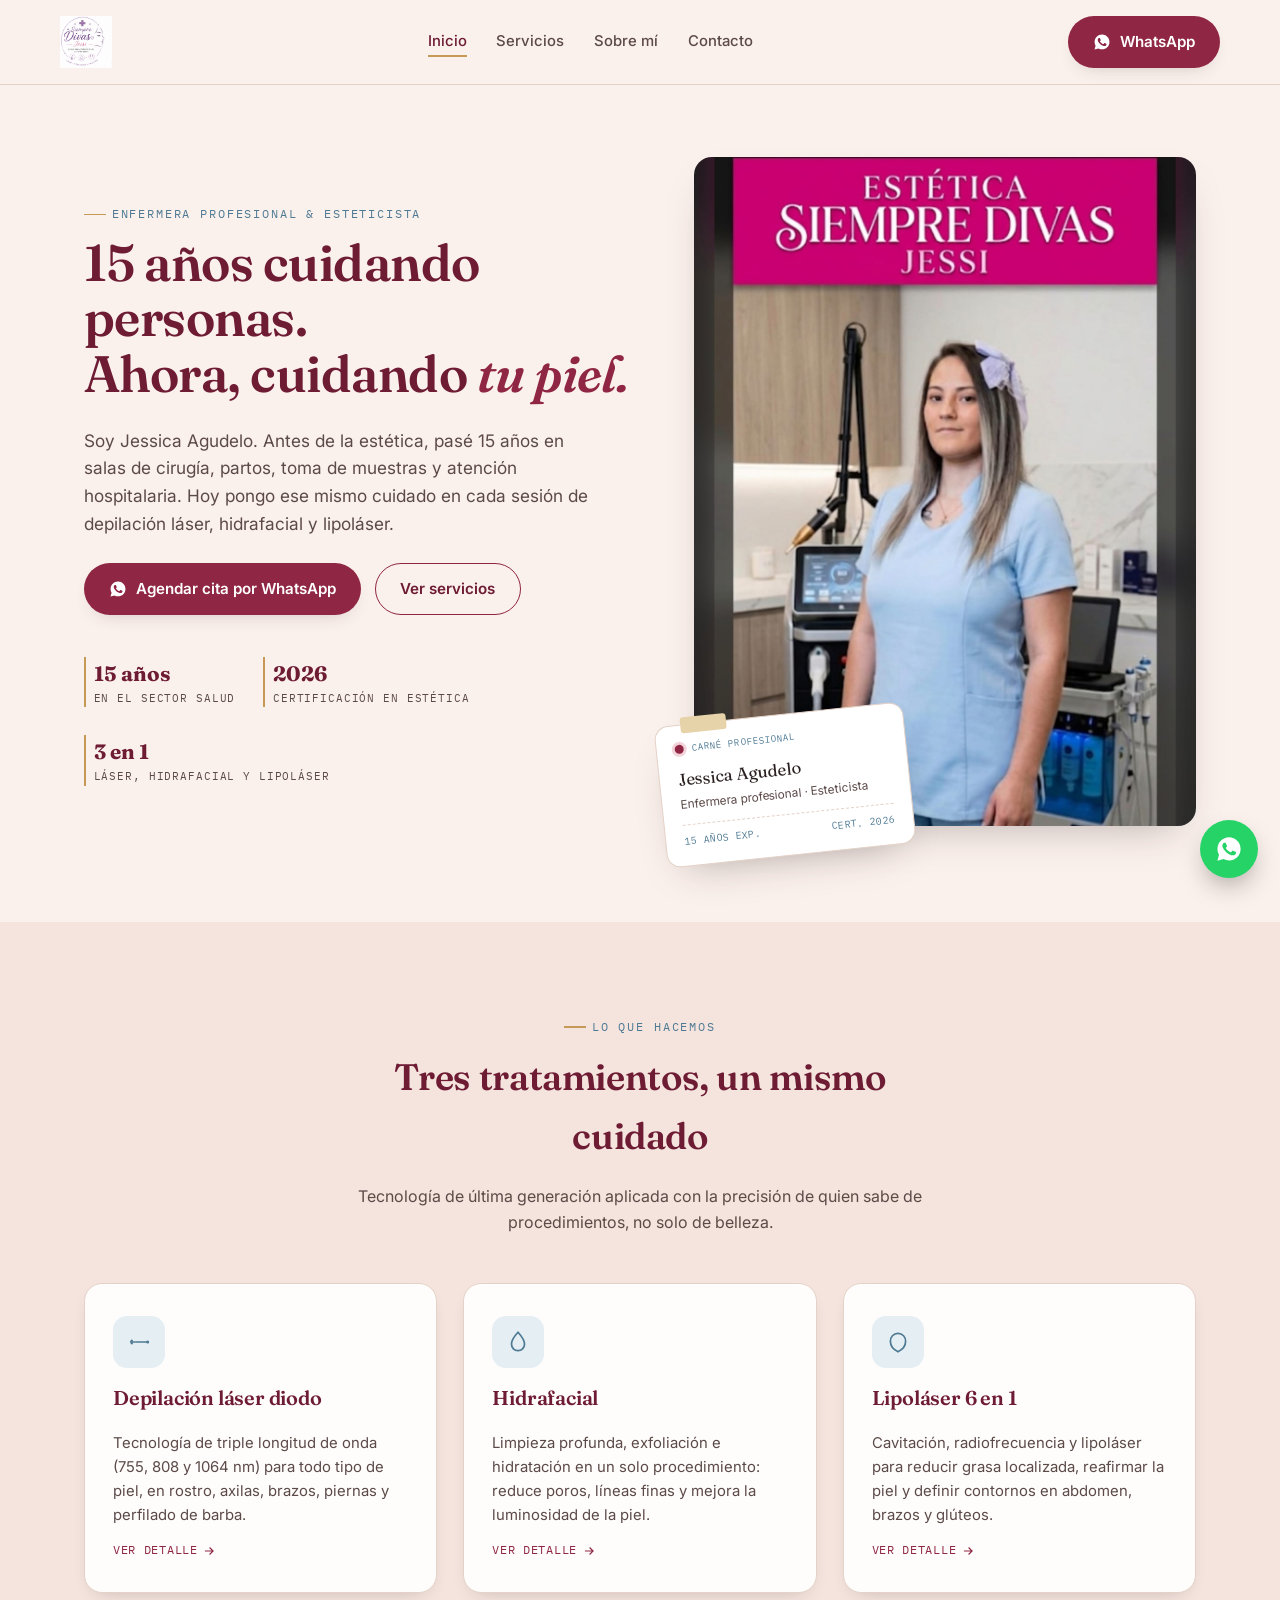
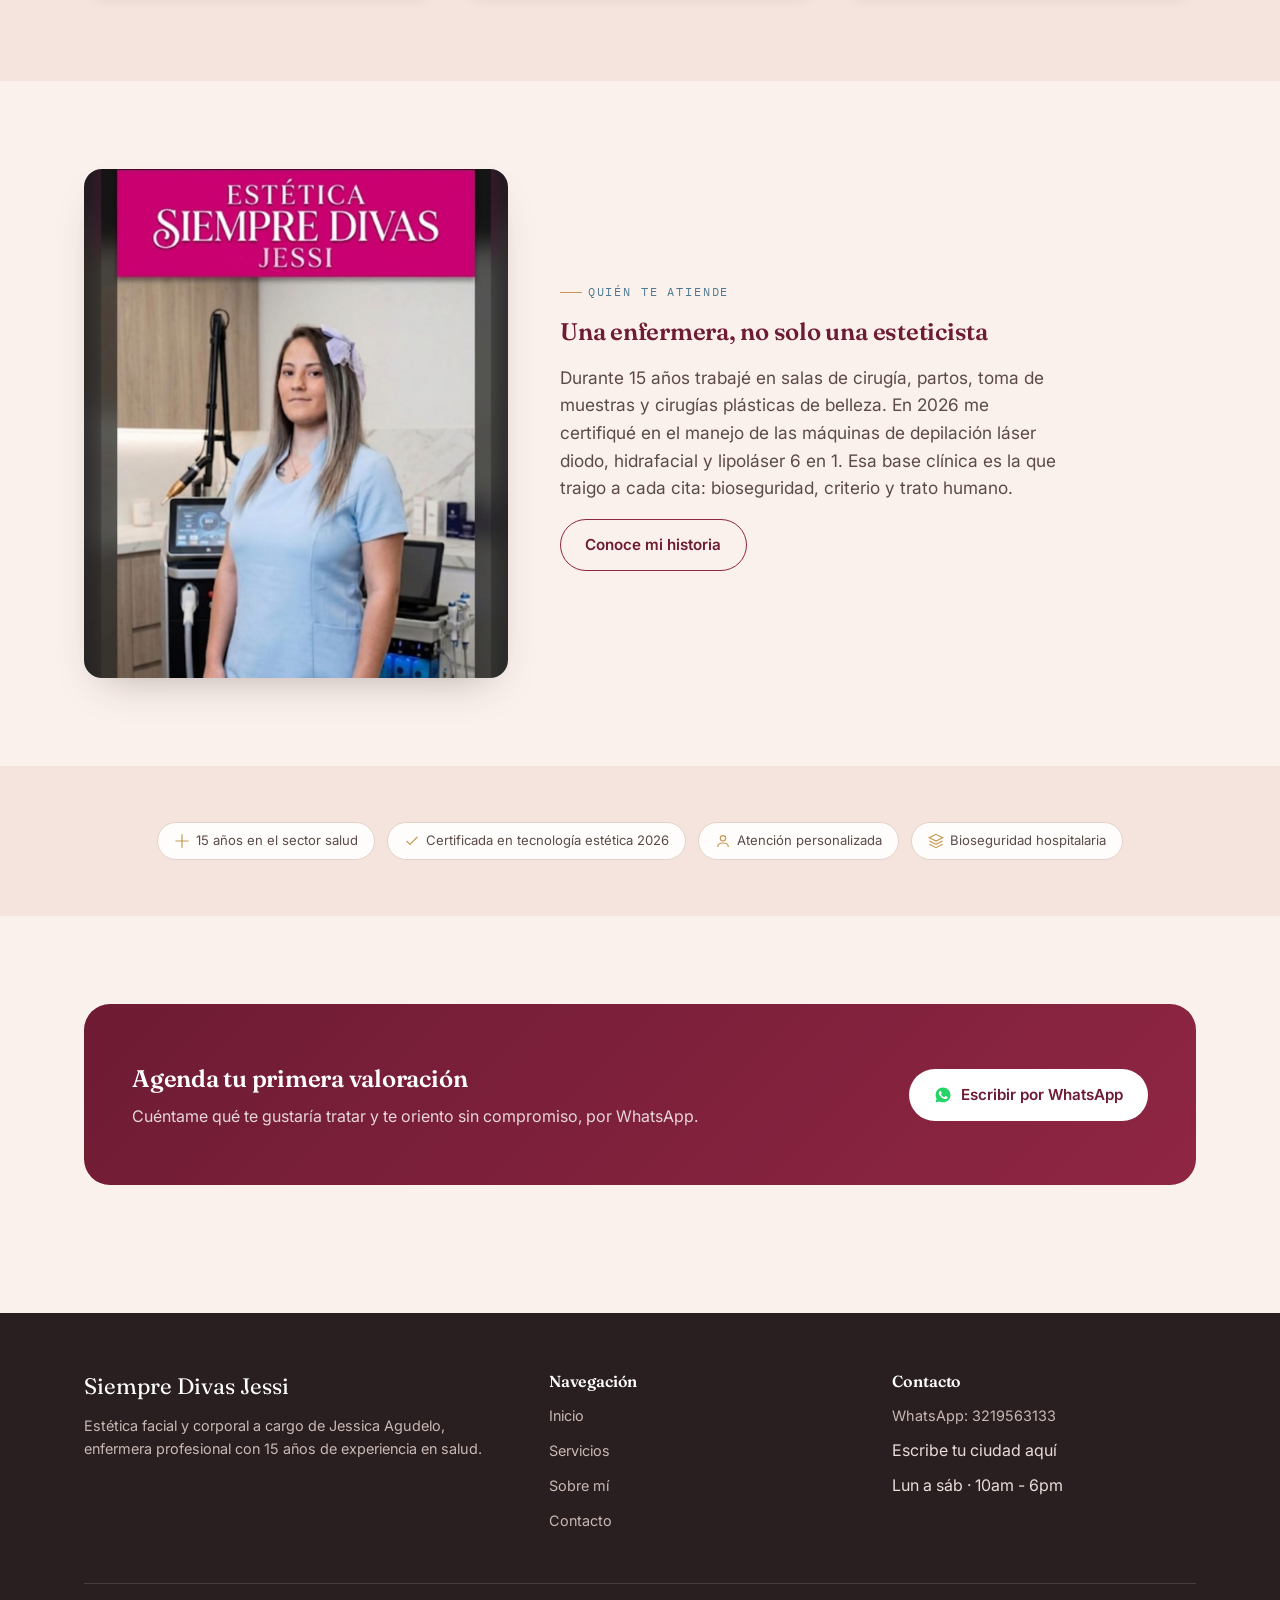
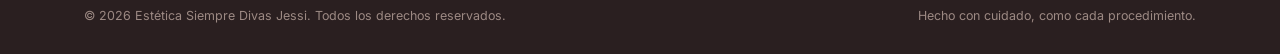
==== index.html @ d36f4dac "Add files via upload" ====
<!doctype html>
<html lang="es">
  <head>
    <meta charset="UTF-8" />
    <meta name="viewport" content="width=device-width, initial-scale=1.0" />
    <title>
      Estética Siempre Divas Jessi — Depilación láser, hidrafacial y lipoláser
    </title>
    <meta
      name="description"
      content="Estética Siempre Divas Jessi: depilación láser diodo, hidrafacial y lipoláser 6 en 1, a cargo de Jessica Agudelo, enfermera profesional con 15 años de experiencia. Agenda por WhatsApp."
    />
    <link rel="preconnect" href="https://fonts.googleapis.com" />
    <link rel="preconnect" href="https://fonts.gstatic.com" crossorigin />
    <link
      href="https://fonts.googleapis.com/css2?family=Fraunces:ital,opsz,wght@0,9..144,500;0,9..144,600;1,9..144,500&family=Inter:wght@400;500;600;700&family=IBM+Plex+Mono:wght@500&display=swap"
      rel="stylesheet"
    />
    <link
      rel="icon"
      type="image/png"
      sizes="32x32"
      href="multimedia/favicon-32.png"
    />
    <link rel="apple-touch-icon" href="multimedia/apple-touch-icon.png" />
    <link rel="stylesheet" href="style.css" />
  </head>
  <body>
    <!-- ============ HEADER ============ -->
    <header class="site-header">
      <nav class="nav container">
        <a href="index.html" class="brand">
          <img
            src="multimedia/logo.png"
            alt="Siempre Divas Jessi"
            class="brand-logo"
          />
        </a>
        <ul class="nav-links">
          <li><a href="index.html" class="active">Inicio</a></li>
          <li><a href="servicios.html">Servicios</a></li>
          <li><a href="sobre-mi.html">Sobre mí</a></li>
          <li><a href="contacto.html">Contacto</a></li>
        </ul>
        <div class="nav-cta">
          <a
            class="btn btn-primary"
            href="https://wa.me/573219563133?text=Hola%20Jessi%2C%20quiero%20agendar%20una%20cita"
            target="_blank"
            rel="noopener"
          >
            <svg viewBox="0 0 24 24" fill="currentColor">
              <path
                d="M12.04 2C6.58 2 2.13 6.45 2.13 11.91c0 1.75.46 3.45 1.32 4.95L2.05 22l5.25-1.38a9.9 9.9 0 0 0 4.74 1.21h.01c5.46 0 9.91-4.45 9.91-9.91C21.96 6.45 17.5 2 12.04 2Zm5.8 14.02c-.24.68-1.4 1.3-1.93 1.38-.5.08-1.12.11-1.8-.11-.42-.14-.96-.32-1.65-.62-2.9-1.25-4.8-4.16-4.94-4.36-.14-.2-1.18-1.57-1.18-3 0-1.42.75-2.12 1.02-2.41.27-.29.58-.36.78-.36.2 0 .39 0 .56.01.18.01.42-.07.65.5.24.58.82 2 .89 2.14.07.14.12.31.02.5-.1.2-.15.32-.3.5-.15.17-.31.39-.44.52-.15.15-.3.31-.13.6.17.29.76 1.25 1.63 2.02 1.12 1 2.06 1.31 2.35 1.46.29.15.46.13.63-.08.17-.2.72-.84.91-1.13.19-.29.38-.24.63-.14.26.1 1.65.78 1.93.92.29.15.48.22.55.34.07.13.07.72-.17 1.4Z"
              />
            </svg>
            <span>WhatsApp</span>
          </a>
          <button class="nav-toggle" aria-label="Abrir menú">
            <span></span><span></span><span></span>
          </button>
        </div>
      </nav>
    </header>

    <!-- ============ HERO ============ -->
    <section class="hero">
      <div class="container">
        <div class="hero-text">
          <div class="eyebrow">Enfermera profesional &amp; esteticista</div>
          <h1>
            15 años cuidando personas.<br />Ahora, cuidando <em>tu piel.</em>
          </h1>
          <p class="hero-sub">
            Soy Jessica Agudelo. Antes de la estética, pasé 15 años en salas de
            cirugía, partos, toma de muestras y atención hospitalaria. Hoy pongo
            ese mismo cuidado en cada sesión de depilación láser, hidrafacial y
            lipoláser.
          </p>
          <div class="hero-cta">
            <a
              class="btn btn-primary"
              href="https://wa.me/573219563133?text=Hola%20Jessi%2C%20quiero%20agendar%20una%20cita"
              target="_blank"
              rel="noopener"
            >
              <svg viewBox="0 0 24 24" fill="currentColor">
                <path
                  d="M12.04 2C6.58 2 2.13 6.45 2.13 11.91c0 1.75.46 3.45 1.32 4.95L2.05 22l5.25-1.38a9.9 9.9 0 0 0 4.74 1.21h.01c5.46 0 9.91-4.45 9.91-9.91C21.96 6.45 17.5 2 12.04 2Zm5.8 14.02c-.24.68-1.4 1.3-1.93 1.38-.5.08-1.12.11-1.8-.11-.42-.14-.96-.32-1.65-.62-2.9-1.25-4.8-4.16-4.94-4.36-.14-.2-1.18-1.57-1.18-3 0-1.42.75-2.12 1.02-2.41.27-.29.58-.36.78-.36.2 0 .39 0 .56.01.18.01.42-.07.65.5.24.58.82 2 .89 2.14.07.14.12.31.02.5-.1.2-.15.32-.3.5-.15.17-.31.39-.44.52-.15.15-.3.31-.13.6.17.29.76 1.25 1.63 2.02 1.12 1 2.06 1.31 2.35 1.46.29.15.46.13.63-.08.17-.2.72-.84.91-1.13.19-.29.38-.24.63-.14.26.1 1.65.78 1.93.92.29.15.48.22.55.34.07.13.07.72-.17 1.4Z"
                />
              </svg>
              Agendar cita por WhatsApp
            </a>
            <a class="btn btn-ghost" href="servicios.html">Ver servicios</a>
          </div>
          <div class="hero-trust">
            <div><strong>15 años</strong>en el sector salud</div>
            <div><strong>2026</strong>certificación en estética</div>
            <div><strong>3 en 1</strong>láser, hidrafacial y lipoláser</div>
          </div>
        </div>
        <div class="hero-art">
          <div class="hero-photo">
            <img
              src="multimedia/jessica-perfil.jpg"
              alt="Jessica Agudelo en su consultorio de estética"
            />
          </div>
          <div class="credential">
            <div class="credential-top">
              <span class="credential-dot"></span>
              <span class="credential-label">Carné profesional</span>
            </div>
            <div class="credential-name">Jessica Agudelo</div>
            <div class="credential-role">
              Enfermera profesional · Esteticista
            </div>
            <div class="credential-meta">
              <span>15 años exp.</span>
              <span>Cert. 2026</span>
            </div>
          </div>
        </div>
      </div>
    </section>

    <!-- ============ SERVICIOS PREVIEW ============ -->
    <section class="alt-bg">
      <div class="container">
        <div class="section-head center reveal">
          <div class="eyebrow" style="justify-content: center">
            Lo que hacemos
          </div>
          <h2>Tres tratamientos, un mismo cuidado</h2>
          <p>
            Tecnología de última generación aplicada con la precisión de quien
            sabe de procedimientos, no solo de belleza.
          </p>
        </div>
        <div class="service-grid">
          <div class="service-card reveal">
            <div class="service-icon">
              <img
                src="multimedia/maquina-laser.jpg"
                alt="Máquina de depilación láser diodo"
                onerror="
                  this.style.display = 'none';
                  this.nextElementSibling.style.display = 'flex';
                "
              />
              <svg
                style="display: none"
                viewBox="0 0 24 24"
                fill="none"
                stroke="currentColor"
                stroke-width="1.6"
              >
                <path d="M4 12h5M4 12l2-2M4 12l2 2" />
                <path d="M9 12h11" />
                <circle
                  cx="20"
                  cy="12"
                  r="1.4"
                  fill="currentColor"
                  stroke="none"
                />
              </svg>
            </div>
            <h3>Depilación láser diodo</h3>
            <p>
              Tecnología de triple longitud de onda (755, 808 y 1064 nm) para
              todo tipo de piel, en rostro, axilas, brazos, piernas y perfilado
              de barba.
            </p>
            <a class="card-link" href="servicios.html#depilacion"
              >Ver detalle
              <svg
                viewBox="0 0 24 24"
                fill="none"
                stroke="currentColor"
                stroke-width="2"
              >
                <path d="M5 12h14M13 6l6 6-6 6" /></svg
            ></a>
          </div>
          <div class="service-card reveal">
            <div class="service-icon">
              <img
                src="multimedia/maquina-hidrafacial.jpg"
                alt="Máquina de hidrafacial 6 en 1"
                onerror="
                  this.style.display = 'none';
                  this.nextElementSibling.style.display = 'flex';
                "
              />
              <svg
                style="display: none"
                viewBox="0 0 24 24"
                fill="none"
                stroke="currentColor"
                stroke-width="1.6"
              >
                <path d="M12 3s6 6.5 6 11a6 6 0 1 1-12 0c0-4.5 6-11 6-11Z" />
              </svg>
            </div>
            <h3>Hidrafacial</h3>
            <p>
              Limpieza profunda, exfoliación e hidratación en un solo
              procedimiento: reduce poros, líneas finas y mejora la luminosidad
              de la piel.
            </p>
            <a class="card-link" href="servicios.html#hidrafacial"
              >Ver detalle
              <svg
                viewBox="0 0 24 24"
                fill="none"
                stroke="currentColor"
                stroke-width="2"
              >
                <path d="M5 12h14M13 6l6 6-6 6" /></svg
            ></a>
          </div>
          <div class="service-card reveal">
            <div class="service-icon">
              <img
                src="multimedia/maquina-lipolaser.jpg"
                alt="Máquina de lipoláser 6 en 1"
                onerror="
                  this.style.display = 'none';
                  this.nextElementSibling.style.display = 'flex';
                "
              />
              <svg
                style="display: none"
                viewBox="0 0 24 24"
                fill="none"
                stroke="currentColor"
                stroke-width="1.6"
              >
                <path
                  d="M12 21c4-2 7-5.2 7-9.5A7 7 0 0 0 12 4a7 7 0 0 0-7 7.5C5 15.8 8 19 12 21Z"
                />
              </svg>
            </div>
            <h3>Lipoláser 6 en 1</h3>
            <p>
              Cavitación, radiofrecuencia y lipoláser para reducir grasa
              localizada, reafirmar la piel y definir contornos en abdomen,
              brazos y glúteos.
            </p>
            <a class="card-link" href="servicios.html#lipolaser"
              >Ver detalle
              <svg
                viewBox="0 0 24 24"
                fill="none"
                stroke="currentColor"
                stroke-width="2"
              >
                <path d="M5 12h14M13 6l6 6-6 6" /></svg
            ></a>
          </div>
        </div>
      </div>
    </section>

    <!-- ============ SOBRE MÍ TEASER ============ -->
    <section>
      <div class="container about-portrait">
        <div class="hero-art reveal" style="position: relative">
          <div class="hero-photo" style="aspect-ratio: 3/3.6">
            <img
              src="multimedia/jessica-perfil.jpg"
              alt="Jessica Agudelo, enfermera y esteticista"
            />
          </div>
        </div>
        <div class="reveal">
          <div class="eyebrow">Quién te atiende</div>
          <h2>Una enfermera, no solo una esteticista</h2>
          <p class="hero-sub">
            Durante 15 años trabajé en salas de cirugía, partos, toma de
            muestras y cirugías plásticas de belleza. En 2026 me certifiqué en
            el manejo de las máquinas de depilación láser diodo, hidrafacial y
            lipoláser 6 en 1. Esa base clínica es la que traigo a cada cita:
            bioseguridad, criterio y trato humano.
          </p>
          <a class="btn btn-ghost" href="sobre-mi.html">Conoce mi historia</a>
        </div>
      </div>
    </section>

    <!-- ============ TRUST STRIP ============ -->
    <section class="alt-bg" style="padding: 56px 0">
      <div class="container">
        <div class="trust-strip reveal">
          <span class="trust-pill"
            ><svg
              viewBox="0 0 24 24"
              fill="none"
              stroke="currentColor"
              stroke-width="1.8"
            >
              <path d="M12 2v20M2 12h20" /></svg
            >15 años en el sector salud</span
          >
          <span class="trust-pill"
            ><svg
              viewBox="0 0 24 24"
              fill="none"
              stroke="currentColor"
              stroke-width="1.8"
            >
              <path d="M20 6 9 17l-5-5" /></svg
            >Certificada en tecnología estética 2026</span
          >
          <span class="trust-pill"
            ><svg
              viewBox="0 0 24 24"
              fill="none"
              stroke="currentColor"
              stroke-width="1.8"
            >
              <circle cx="12" cy="8" r="4" />
              <path d="M4 21c0-4 4-6 8-6s8 2 8 6" /></svg
            >Atención personalizada</span
          >
          <span class="trust-pill"
            ><svg
              viewBox="0 0 24 24"
              fill="none"
              stroke="currentColor"
              stroke-width="1.8"
            >
              <path d="M12 2 2 7l10 5 10-5-10-5Z" />
              <path d="M2 17l10 5 10-5M2 12l10 5 10-5" /></svg
            >Bioseguridad hospitalaria</span
          >
        </div>
      </div>
    </section>

    <!-- ============ CTA FINAL ============ -->
    <section>
      <div class="container">
        <div class="cta-band reveal">
          <div>
            <h2>Agenda tu primera valoración</h2>
            <p>
              Cuéntame qué te gustaría tratar y te oriento sin compromiso, por
              WhatsApp.
            </p>
          </div>
          <a
            class="btn btn-light"
            href="https://wa.me/573219563133?text=Hola%20Jessi%2C%20quiero%20agendar%20una%20cita"
            target="_blank"
            rel="noopener"
          >
            <svg viewBox="0 0 24 24" fill="currentColor" style="color: #25d366">
              <path
                d="M12.04 2C6.58 2 2.13 6.45 2.13 11.91c0 1.75.46 3.45 1.32 4.95L2.05 22l5.25-1.38a9.9 9.9 0 0 0 4.74 1.21h.01c5.46 0 9.91-4.45 9.91-9.91C21.96 6.45 17.5 2 12.04 2Zm5.8 14.02c-.24.68-1.4 1.3-1.93 1.38-.5.08-1.12.11-1.8-.11-.42-.14-.96-.32-1.65-.62-2.9-1.25-4.8-4.16-4.94-4.36-.14-.2-1.18-1.57-1.18-3 0-1.42.75-2.12 1.02-2.41.27-.29.58-.36.78-.36.2 0 .39 0 .56.01.18.01.42-.07.65.5.24.58.82 2 .89 2.14.07.14.12.31.02.5-.1.2-.15.32-.3.5-.15.17-.31.39-.44.52-.15.15-.3.31-.13.6.17.29.76 1.25 1.63 2.02 1.12 1 2.06 1.31 2.35 1.46.29.15.46.13.63-.08.17-.2.72-.84.91-1.13.19-.29.38-.24.63-.14.26.1 1.65.78 1.93.92.29.15.48.22.55.34.07.13.07.72-.17 1.4Z"
              />
            </svg>
            Escribir por WhatsApp
          </a>
        </div>
      </div>
    </section>

    <!-- ============ FOOTER ============ -->
    <footer class="site-footer">
      <div class="container">
        <div class="footer-grid">
          <div>
            <div class="footer-brand">Siempre Divas Jessi</div>
            <p>
              Estética facial y corporal a cargo de Jessica Agudelo, enfermera
              profesional con 15 años de experiencia en salud.
            </p>
          </div>
          <div>
            <h4>Navegación</h4>
            <ul>
              <li><a href="index.html">Inicio</a></li>
              <li><a href="servicios.html">Servicios</a></li>
              <li><a href="sobre-mi.html">Sobre mí</a></li>
              <li><a href="contacto.html">Contacto</a></li>
            </ul>
          </div>
          <div>
            <h4>Contacto</h4>
            <ul>
              <li>
                <a
                  href="https://wa.me/573219563133"
                  target="_blank"
                  rel="noopener"
                  >WhatsApp: 3219563133</a
                >
              </li>
              <li>Escribe tu ciudad aquí</li>
              <li>Lun a sáb · 10am - 6pm</li>
            </ul>
          </div>
        </div>
        <div class="footer-bottom">
          <span
            >© 2026 Estética Siempre Divas Jessi. Todos los derechos
            reservados.</span
          >
          <span>Hecho con cuidado, como cada procedimiento.</span>
        </div>
      </div>
    </footer>

    <a
      class="wa-float"
      href="https://wa.me/573219563133?text=Hola%20Jessi%2C%20quiero%20agendar%20una%20cita"
      target="_blank"
      rel="noopener"
      aria-label="Escribir por WhatsApp"
    >
      <svg viewBox="0 0 24 24" fill="currentColor">
        <path
          d="M12.04 2C6.58 2 2.13 6.45 2.13 11.91c0 1.75.46 3.45 1.32 4.95L2.05 22l5.25-1.38a9.9 9.9 0 0 0 4.74 1.21h.01c5.46 0 9.91-4.45 9.91-9.91C21.96 6.45 17.5 2 12.04 2Zm5.8 14.02c-.24.68-1.4 1.3-1.93 1.38-.5.08-1.12.11-1.8-.11-.42-.14-.96-.32-1.65-.62-2.9-1.25-4.8-4.16-4.94-4.36-.14-.2-1.18-1.57-1.18-3 0-1.42.75-2.12 1.02-2.41.27-.29.58-.36.78-.36.2 0 .39 0 .56.01.18.01.42-.07.65.5.24.58.82 2 .89 2.14.07.14.12.31.02.5-.1.2-.15.32-.3.5-.15.17-.31.39-.44.52-.15.15-.3.31-.13.6.17.29.76 1.25 1.63 2.02 1.12 1 2.06 1.31 2.35 1.46.29.15.46.13.63-.08.17-.2.72-.84.91-1.13.19-.29.38-.24.63-.14.26.1 1.65.78 1.93.92.29.15.48.22.55.34.07.13.07.72-.17 1.4Z"
        />
      </svg>
    </a>

    <script src="main.js"></script>
  </body>
</html>
---- style.css ----
/* ==========================================================================
   Estética Siempre Divas Jessi — Sistema de diseño
   Paleta: azul bata clínica + vino profundo + dorado credencial
   Tipografía: Fraunces (display) + Inter (cuerpo) + IBM Plex Mono (etiquetas)
   ========================================================================== */

:root {
  --ink: #2a1f20;
  --ink-soft: #5b4a48;
  --bg: #fbf1ec;
  --bg-alt: #f4e4dd;
  --card: #fffdfb;
  --rose: #8f2643;
  --rose-deep: #6e1b34;
  --rose-tint: #f1d3d9;
  --blue: #7fa6be;
  --blue-deep: #4f7a94;
  --blue-tint: #e4eef3;
  --gold: #c69a56;
  --gold-soft: #e7d3a9;
  --line: #e4d2c8;

  --font-display: "Fraunces", "Georgia", serif;
  --font-body: "Inter", "Segoe UI", sans-serif;
  --font-mono: "IBM Plex Mono", monospace;

  --radius: 18px;
  --radius-sm: 10px;
  --shadow: 0 18px 40px -20px rgba(42, 31, 32, 0.35);
  --shadow-sm: 0 8px 20px -12px rgba(42, 31, 32, 0.3);
}

*,
*::before,
*::after {
  box-sizing: border-box;
}
html {
  scroll-behavior: smooth;
}

body {
  margin: 0;
  background: var(--bg);
  color: var(--ink);
  font-family: var(--font-body);
  font-size: 16px;
  line-height: 1.6;
  -webkit-font-smoothing: antialiased;
}

img {
  max-width: 100%;
  display: block;
}
a {
  color: inherit;
  text-decoration: none;
}
ul {
  margin: 0;
  padding: 0;
  list-style: none;
}
h1,
h2,
h3,
h4 {
  font-family: var(--font-display);
  font-weight: 600;
  margin: 0 0 0.5em;
  color: var(--rose-deep);
  letter-spacing: -0.01em;
}
p {
  margin: 0 0 1em;
}

.container {
  width: 100%;
  max-width: 1160px;
  margin: 0 auto;
  padding: 0 24px;
}

.eyebrow {
  display: inline-flex;
  align-items: center;
  gap: 0.5em;
  font-family: var(--font-mono);
  text-transform: uppercase;
  letter-spacing: 0.16em;
  font-size: 0.72rem;
  color: var(--blue-deep);
  margin-bottom: 1em;
}
.eyebrow::before {
  content: "";
  width: 22px;
  height: 1.5px;
  background: var(--gold);
}

/* -------------------- Botones -------------------- */
.btn {
  display: inline-flex;
  align-items: center;
  gap: 0.55em;
  padding: 0.85em 1.6em;
  border-radius: 999px;
  font-weight: 600;
  font-size: 0.95rem;
  border: 1.5px solid transparent;
  cursor: pointer;
  transition:
    transform 0.25s ease,
    box-shadow 0.25s ease,
    background 0.25s ease;
}
.btn:hover {
  transform: translateY(-2px);
}
.btn-primary {
  background: var(--rose);
  color: #fff;
  box-shadow: var(--shadow-sm);
}
.btn-primary:hover {
  background: var(--rose-deep);
}
.btn-ghost {
  background: transparent;
  border-color: var(--rose);
  color: var(--rose-deep);
}
.btn-ghost:hover {
  background: var(--rose-tint);
}
.btn-light {
  background: #fff;
  color: var(--rose-deep);
}
.btn svg {
  width: 18px;
  height: 18px;
  flex-shrink: 0;
}

/* -------------------- Header -------------------- */
.site-header {
  position: sticky;
  top: 0;
  z-index: 50;
  background: rgba(251, 241, 236, 0.88);
  backdrop-filter: blur(10px);
  border-bottom: 1px solid var(--line);
}
.nav {
  display: flex;
  align-items: center;
  justify-content: space-between;
  padding: 16px 0;
}
.brand {
  display: flex;
  align-items: center;
  gap: 0.65em;
  font-family: var(--font-display);
  font-size: 1.3rem;
  font-weight: 600;
  color: var(--rose-deep);
}
.brand-logo {
  height: 52px;
  width: auto;
  flex-shrink: 0;
  display: block;
}
.brand small {
  font-family: var(--font-mono);
  font-size: 0.58rem;
  letter-spacing: 0.18em;
  text-transform: uppercase;
  color: var(--blue-deep);
  font-weight: 500;
}
.nav-links {
  display: flex;
  gap: 2em;
  font-size: 0.93rem;
  font-weight: 500;
}
.nav-links a {
  position: relative;
  padding: 0.3em 0;
  color: var(--ink-soft);
}
.nav-links a::after {
  content: "";
  position: absolute;
  left: 0;
  bottom: -2px;
  width: 0%;
  height: 2px;
  background: var(--gold);
  transition: width 0.25s ease;
}
.nav-links a:hover::after,
.nav-links a.active::after {
  width: 100%;
}
.nav-links a.active {
  color: var(--rose-deep);
}

.nav-cta {
  display: flex;
  align-items: center;
  gap: 14px;
}
.nav-toggle {
  display: none;
  background: none;
  border: none;
  cursor: pointer;
  padding: 6px;
}
.nav-toggle span {
  display: block;
  width: 24px;
  height: 2px;
  background: var(--rose-deep);
  margin: 5px 0;
  transition:
    transform 0.25s ease,
    opacity 0.25s ease;
}

/* -------------------- Hero -------------------- */
.hero {
  padding: 72px 0 96px;
  overflow: hidden;
}
.hero .container {
  display: grid;
  grid-template-columns: 1.05fr 0.95fr;
  gap: 56px;
  align-items: center;
}
.hero h1 {
  font-size: clamp(2.3rem, 4vw, 3.4rem);
  line-height: 1.08;
}
.hero h1 em {
  font-style: italic;
  color: var(--rose);
}
.hero-sub {
  font-size: 1.08rem;
  color: var(--ink-soft);
  max-width: 46ch;
}
.hero-cta {
  display: flex;
  gap: 14px;
  flex-wrap: wrap;
  margin-top: 1.6em;
}

.hero-trust {
  margin-top: 2.6em;
  display: flex;
  gap: 28px;
  flex-wrap: wrap;
}
.hero-trust div {
  font-family: var(--font-mono);
  font-size: 0.68rem;
  letter-spacing: 0.08em;
  text-transform: uppercase;
  color: var(--ink-soft);
  border-left: 2px solid var(--gold);
  padding-left: 0.7em;
}
.hero-trust strong {
  display: block;
  font-family: var(--font-display);
  font-size: 1.3rem;
  color: var(--rose-deep);
  text-transform: none;
  letter-spacing: 0;
}

.hero-art {
  position: relative;
}
.hero-photo {
  border-radius: var(--radius);
  overflow: hidden;
  box-shadow: var(--shadow);
  aspect-ratio: 3/4;
  background: var(--blue-tint);
}
.hero-photo img {
  width: 100%;
  height: 100%;
  object-fit: cover;
  object-position: top center;
}

/* credencial: elemento distintivo */
.credential {
  position: absolute;
  bottom: -30px;
  left: -34px;
  width: 250px;
  background: #fff;
  border-radius: 14px;
  padding: 16px 18px;
  box-shadow: var(--shadow);
  transform: rotate(-6deg);
  border: 1px solid var(--line);
}
.credential::before {
  content: "";
  position: absolute;
  top: -8px;
  left: 26px;
  width: 46px;
  height: 16px;
  background: var(--gold-soft);
  border-radius: 3px;
}
.credential-top {
  display: flex;
  align-items: center;
  gap: 8px;
  margin-bottom: 10px;
}
.credential-dot {
  width: 9px;
  height: 9px;
  border-radius: 50%;
  background: var(--rose);
  flex-shrink: 0;
  box-shadow: 0 0 0 3px var(--rose-tint);
}
.credential-label {
  font-family: var(--font-mono);
  font-size: 0.58rem;
  letter-spacing: 0.12em;
  text-transform: uppercase;
  color: var(--blue-deep);
}
.credential-name {
  font-family: var(--font-display);
  font-size: 1.05rem;
  color: var(--ink);
  margin-bottom: 2px;
}
.credential-role {
  font-size: 0.74rem;
  color: var(--ink-soft);
  margin-bottom: 10px;
}
.credential-meta {
  display: flex;
  justify-content: space-between;
  border-top: 1px dashed var(--line);
  padding-top: 8px;
  font-family: var(--font-mono);
  font-size: 0.62rem;
  color: var(--blue-deep);
  text-transform: uppercase;
  letter-spacing: 0.04em;
}

/* -------------------- Secciones genéricas -------------------- */
section {
  padding: 88px 0;
}
.section-head {
  max-width: 620px;
  margin-bottom: 3em;
}
.section-head.center {
  margin-left: auto;
  margin-right: auto;
  text-align: center;
}
.section-head h2 {
  font-size: clamp(1.7rem, 3vw, 2.3rem);
}
.section-head p {
  color: var(--ink-soft);
}

.alt-bg {
  background: var(--bg-alt);
}

/* -------------------- Tarjetas de servicio -------------------- */
.service-grid {
  display: grid;
  grid-template-columns: repeat(3, 1fr);
  gap: 26px;
}
.service-card {
  background: var(--card);
  border-radius: var(--radius);
  padding: 32px 28px;
  border: 1px solid var(--line);
  box-shadow: var(--shadow-sm);
  transition:
    transform 0.3s ease,
    box-shadow 0.3s ease;
  display: flex;
  flex-direction: column;
  gap: 14px;
}
.service-card:hover {
  transform: translateY(-6px);
  box-shadow: var(--shadow);
}
.service-icon {
  width: 52px;
  height: 52px;
  border-radius: 14px;
  background: var(--blue-tint);
  display: flex;
  align-items: center;
  justify-content: center;
  color: var(--blue-deep);
  overflow: hidden;
}
.service-icon svg {
  width: 26px;
  height: 26px;
}
.service-icon img {
  width: 100%;
  height: 100%;
  object-fit: cover;
}
.service-card h3 {
  font-size: 1.25rem;
  margin-bottom: 0.2em;
}
.service-card p {
  color: var(--ink-soft);
  font-size: 0.93rem;
  margin-bottom: 0;
  flex-grow: 1;
}
.service-card .card-link {
  font-family: var(--font-mono);
  font-size: 0.72rem;
  letter-spacing: 0.06em;
  text-transform: uppercase;
  color: var(--rose);
  display: inline-flex;
  align-items: center;
  gap: 0.4em;
}
.service-card .card-link svg {
  width: 14px;
  height: 14px;
  transition: transform 0.2s ease;
}
.service-card:hover .card-link svg {
  transform: translateX(4px);
}

/* -------------------- Franja de confianza -------------------- */
.trust-strip {
  display: flex;
  flex-wrap: wrap;
  gap: 12px;
  justify-content: center;
}
.trust-pill {
  display: inline-flex;
  align-items: center;
  gap: 0.5em;
  padding: 0.6em 1.2em;
  background: var(--card);
  border: 1px solid var(--line);
  border-radius: 999px;
  font-size: 0.82rem;
  color: var(--ink-soft);
}
.trust-pill svg {
  width: 16px;
  height: 16px;
  color: var(--gold);
}

/* -------------------- CTA final -------------------- */
.cta-band {
  background: linear-gradient(135deg, var(--rose-deep), var(--rose));
  color: #fff;
  border-radius: 26px;
  padding: 56px 48px;
  display: flex;
  align-items: center;
  justify-content: space-between;
  gap: 24px;
  flex-wrap: wrap;
}
.cta-band h2 {
  color: #fff;
  margin-bottom: 0.2em;
}
.cta-band p {
  color: rgba(255, 255, 255, 0.82);
  margin-bottom: 0;
}

/* -------------------- Footer -------------------- */
.site-footer {
  background: var(--ink);
  color: #e9dcd8;
  padding: 56px 0 28px;
  margin-top: 40px;
}
.footer-grid {
  display: grid;
  grid-template-columns: 1.4fr 1fr 1fr;
  gap: 40px;
  margin-bottom: 40px;
}
.footer-grid h4 {
  color: #fff;
  font-size: 1rem;
}
.footer-brand {
  font-family: var(--font-display);
  font-size: 1.4rem;
  color: #fff;
  margin-bottom: 0.4em;
}
.footer-grid p,
.footer-grid a {
  color: #c9b8b3;
  font-size: 0.9rem;
}
.footer-grid a:hover {
  color: var(--gold-soft);
}
.footer-grid ul li {
  margin-bottom: 0.6em;
}
.footer-bottom {
  border-top: 1px solid rgba(233, 220, 216, 0.15);
  padding-top: 22px;
  font-size: 0.78rem;
  color: #9c8983;
  display: flex;
  justify-content: space-between;
  flex-wrap: wrap;
  gap: 10px;
}

/* -------------------- WhatsApp flotante -------------------- */
.wa-float {
  position: fixed;
  bottom: 22px;
  right: 22px;
  z-index: 60;
  width: 58px;
  height: 58px;
  border-radius: 50%;
  background: #25d366;
  display: flex;
  align-items: center;
  justify-content: center;
  box-shadow: 0 12px 28px -8px rgba(0, 0, 0, 0.4);
  transition: transform 0.25s ease;
}
.wa-float:hover {
  transform: scale(1.08);
}
.wa-float svg {
  width: 28px;
  height: 28px;
  fill: #fff;
}

/* -------------------- Reveal on scroll -------------------- */
.reveal {
  opacity: 0;
  transform: translateY(18px);
  transition:
    opacity 0.7s ease,
    transform 0.7s ease;
}
.reveal.is-visible {
  opacity: 1;
  transform: translateY(0);
}

/* -------------------- Página interna: hero simple -------------------- */
.page-hero {
  padding: 64px 0 48px;
  text-align: center;
}
.page-hero h1 {
  font-size: clamp(2rem, 4vw, 2.8rem);
}
.page-hero p {
  color: var(--ink-soft);
  max-width: 60ch;
  margin: 0 auto;
}

/* -------------------- Servicios (página) -------------------- */
.service-detail {
  display: grid;
  grid-template-columns: 0.9fr 1.1fr;
  gap: 52px;
  align-items: center;
  padding: 56px 0;
  border-bottom: 1px solid var(--line);
}
.service-detail:last-child {
  border-bottom: none;
}
.service-detail:nth-child(even) {
  direction: rtl;
}
.service-detail:nth-child(even) > * {
  direction: ltr;
}
.service-visual {
  background: var(--blue-tint);
  border-radius: var(--radius);
  aspect-ratio: 4/3.2;
  display: flex;
  align-items: center;
  justify-content: center;
  position: relative;
  overflow: hidden;
}
.service-visual svg {
  width: 46%;
  height: 46%;
  color: var(--blue-deep);
}
.service-visual img {
  width: 100%;
  height: 100%;
  object-fit: cover;
}
.service-visual.has-photo {
  background: var(--card);
}
.service-visual .tag {
  position: absolute;
  top: 18px;
  left: 18px;
  background: #fff;
  padding: 0.4em 0.9em;
  border-radius: 999px;
  font-family: var(--font-mono);
  font-size: 0.62rem;
  letter-spacing: 0.08em;
  text-transform: uppercase;
  color: var(--rose);
  box-shadow: var(--shadow-sm);
}
.service-copy ul {
  margin: 1.2em 0;
}
.service-copy li {
  padding-left: 1.6em;
  position: relative;
  margin-bottom: 0.7em;
  color: var(--ink-soft);
  font-size: 0.95rem;
}
.service-copy li::before {
  content: "";
  position: absolute;
  left: 0;
  top: 0.5em;
  width: 8px;
  height: 8px;
  border-radius: 2px;
  background: var(--gold);
  transform: rotate(45deg);
}
.zone-tags {
  display: flex;
  flex-wrap: wrap;
  gap: 8px;
  margin: 1.2em 0;
}
.zone-tags span {
  font-size: 0.78rem;
  padding: 0.4em 0.9em;
  border-radius: 999px;
  background: var(--rose-tint);
  color: var(--rose-deep);
}

/* -------------------- Sobre mí: timeline -------------------- */
.timeline {
  position: relative;
  padding-left: 32px;
  border-left: 2px solid var(--line);
}
.timeline-item {
  position: relative;
  padding-bottom: 40px;
}
.timeline-item:last-child {
  padding-bottom: 0;
}
.timeline-item::before {
  content: "";
  position: absolute;
  left: -39px;
  top: 2px;
  width: 16px;
  height: 16px;
  border-radius: 50%;
  background: var(--card);
  border: 3px solid var(--gold);
}
.timeline-item h4 {
  font-size: 1.05rem;
  margin-bottom: 0.3em;
  color: var(--ink);
}
.timeline-item p {
  color: var(--ink-soft);
  font-size: 0.92rem;
  margin-bottom: 0;
}

.values-grid {
  display: grid;
  grid-template-columns: repeat(4, 1fr);
  gap: 20px;
}
.value-card {
  text-align: center;
  padding: 26px 16px;
  background: var(--card);
  border-radius: var(--radius-sm);
  border: 1px solid var(--line);
}
.value-card svg {
  width: 30px;
  height: 30px;
  color: var(--rose);
  margin-bottom: 10px;
}
.value-card h4 {
  font-size: 0.95rem;
  margin-bottom: 0.3em;
}
.value-card p {
  font-size: 0.82rem;
  color: var(--ink-soft);
  margin: 0;
}

.about-portrait {
  display: grid;
  grid-template-columns: 0.8fr 1.2fr;
  gap: 52px;
  align-items: center;
}
.about-portrait .hero-photo {
  aspect-ratio: 3/4;
}

/* -------------------- Contacto -------------------- */
.contact-grid {
  display: grid;
  grid-template-columns: 1fr 1fr;
  gap: 36px;
}
.contact-card {
  background: var(--card);
  border: 1px solid var(--line);
  border-radius: var(--radius);
  padding: 36px;
  box-shadow: var(--shadow-sm);
}
.contact-item {
  display: flex;
  gap: 14px;
  margin-bottom: 22px;
  align-items: flex-start;
}
.contact-item:last-child {
  margin-bottom: 0;
}
.contact-item svg {
  width: 22px;
  height: 22px;
  color: var(--rose);
  flex-shrink: 0;
  margin-top: 2px;
}
.contact-item h4 {
  font-size: 0.92rem;
  margin-bottom: 0.2em;
}
.contact-item p {
  font-size: 0.88rem;
  color: var(--ink-soft);
  margin: 0;
}

.wa-panel {
  background: linear-gradient(135deg, var(--blue-deep), var(--blue));
  border-radius: var(--radius);
  padding: 36px;
  color: #fff;
  display: flex;
  flex-direction: column;
  justify-content: center;
  gap: 18px;
}
.wa-panel h3 {
  color: #fff;
}
.wa-panel p {
  color: rgba(255, 255, 255, 0.85);
}
.wa-services {
  display: flex;
  flex-direction: column;
  gap: 10px;
}
.wa-services a {
  background: rgba(255, 255, 255, 0.14);
  padding: 0.8em 1.1em;
  border-radius: 12px;
  font-size: 0.88rem;
  display: flex;
  justify-content: space-between;
  align-items: center;
  transition: background 0.2s ease;
}
.wa-services a:hover {
  background: rgba(255, 255, 255, 0.24);
}

/* -------------------- Responsive -------------------- */
@media (max-width: 920px) {
  .hero .container {
    grid-template-columns: 1fr;
  }
  .hero-art {
    order: -1;
    max-width: 380px;
    margin: 0 auto 40px;
  }
  .service-grid {
    grid-template-columns: 1fr 1fr;
  }
  .footer-grid {
    grid-template-columns: 1fr;
    gap: 28px;
  }
  .service-detail {
    grid-template-columns: 1fr;
  }
  .service-detail:nth-child(even) {
    direction: ltr;
  }
  .about-portrait {
    grid-template-columns: 1fr;
  }
  .values-grid {
    grid-template-columns: 1fr 1fr;
  }
  .contact-grid {
    grid-template-columns: 1fr;
  }
}
@media (max-width: 720px) {
  .nav-links {
    position: absolute;
    top: 100%;
    left: 0;
    right: 0;
    background: var(--bg);
    flex-direction: column;
    padding: 20px 24px;
    border-bottom: 1px solid var(--line);
    display: none;
    gap: 1em;
  }
  .nav-links.open {
    display: flex;
  }
  .nav-toggle {
    display: block;
  }
  .nav-cta .btn-primary span {
    display: none;
  }
  .service-grid {
    grid-template-columns: 1fr;
  }
  .values-grid {
    grid-template-columns: 1fr 1fr;
  }
  .cta-band {
    flex-direction: column;
    text-align: center;
    padding: 40px 28px;
  }
  .credential {
    width: 200px;
    left: 10px;
    padding: 12px 14px;
  }
  .brand-logo {
    height: 40px;
  }
}

@media (prefers-reduced-motion: reduce) {
  * {
    transition: none !important;
    animation: none !important;
    scroll-behavior: auto !important;
  }
}
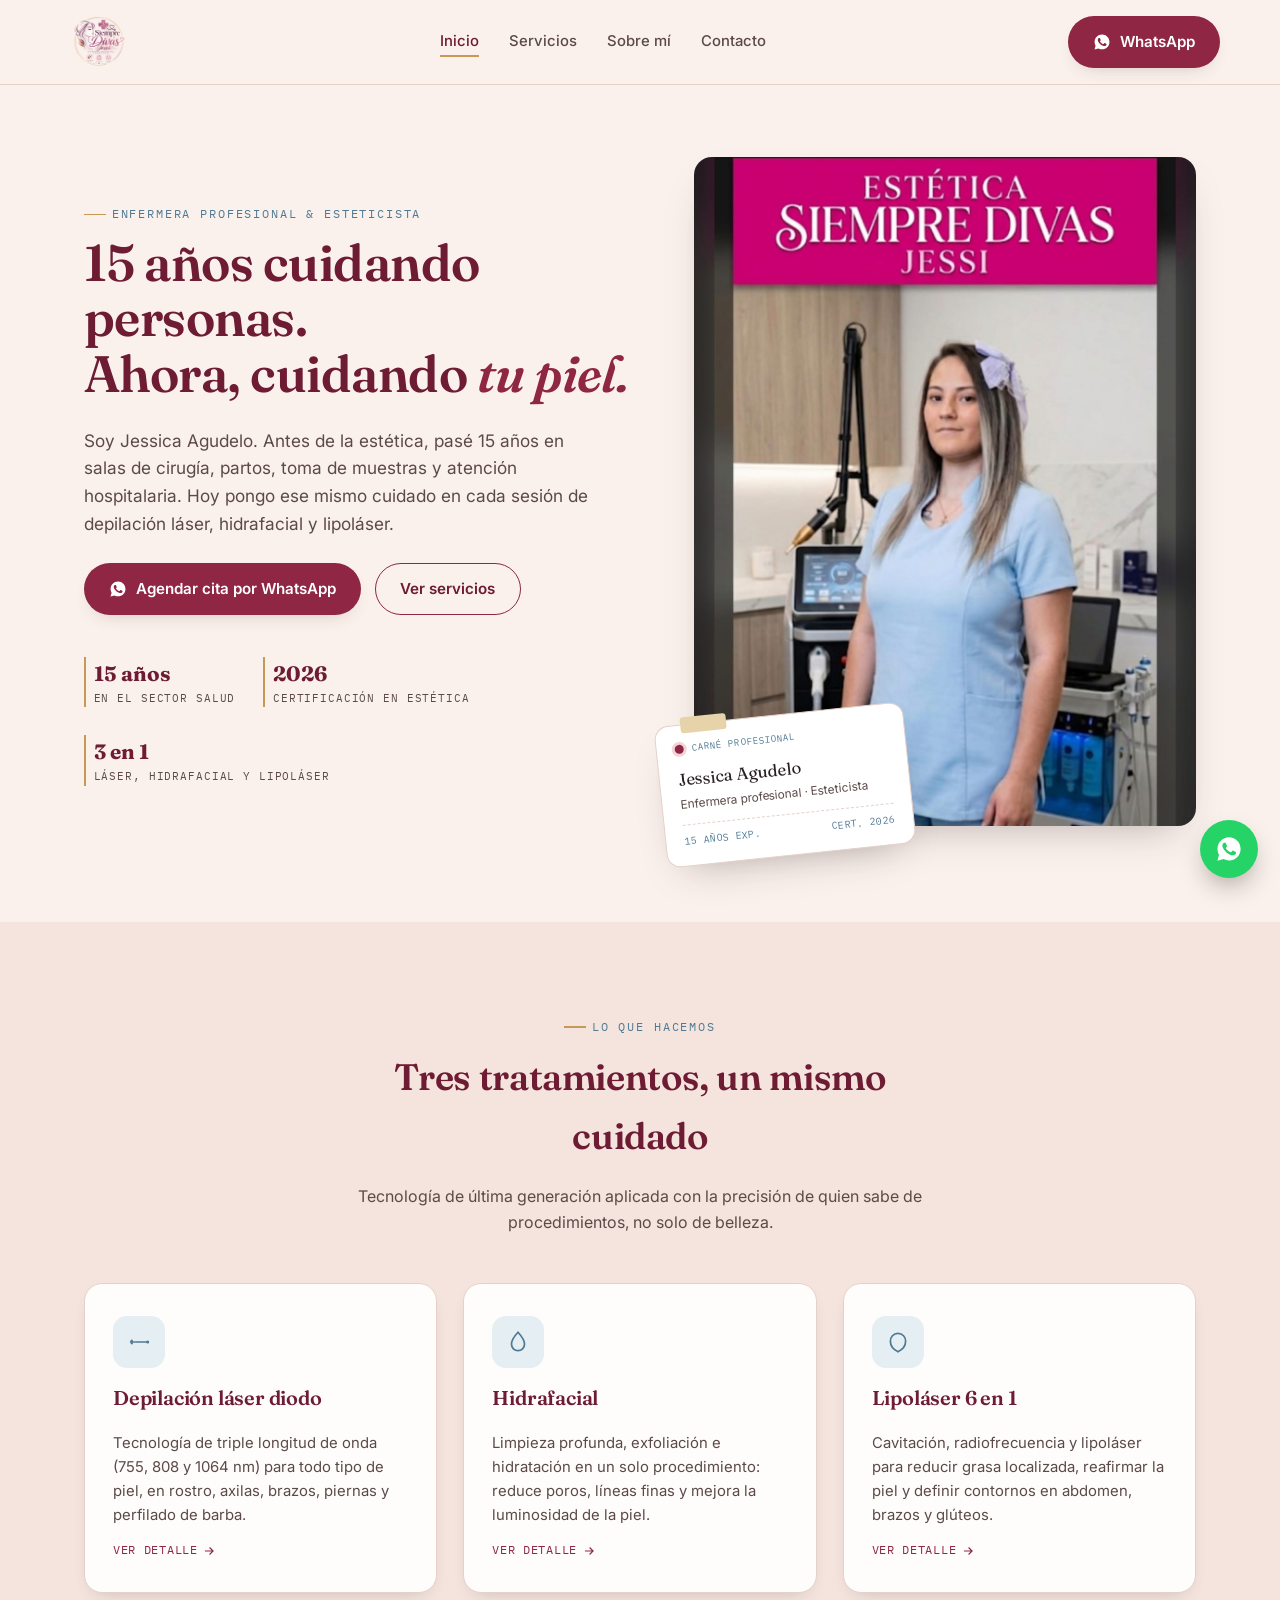
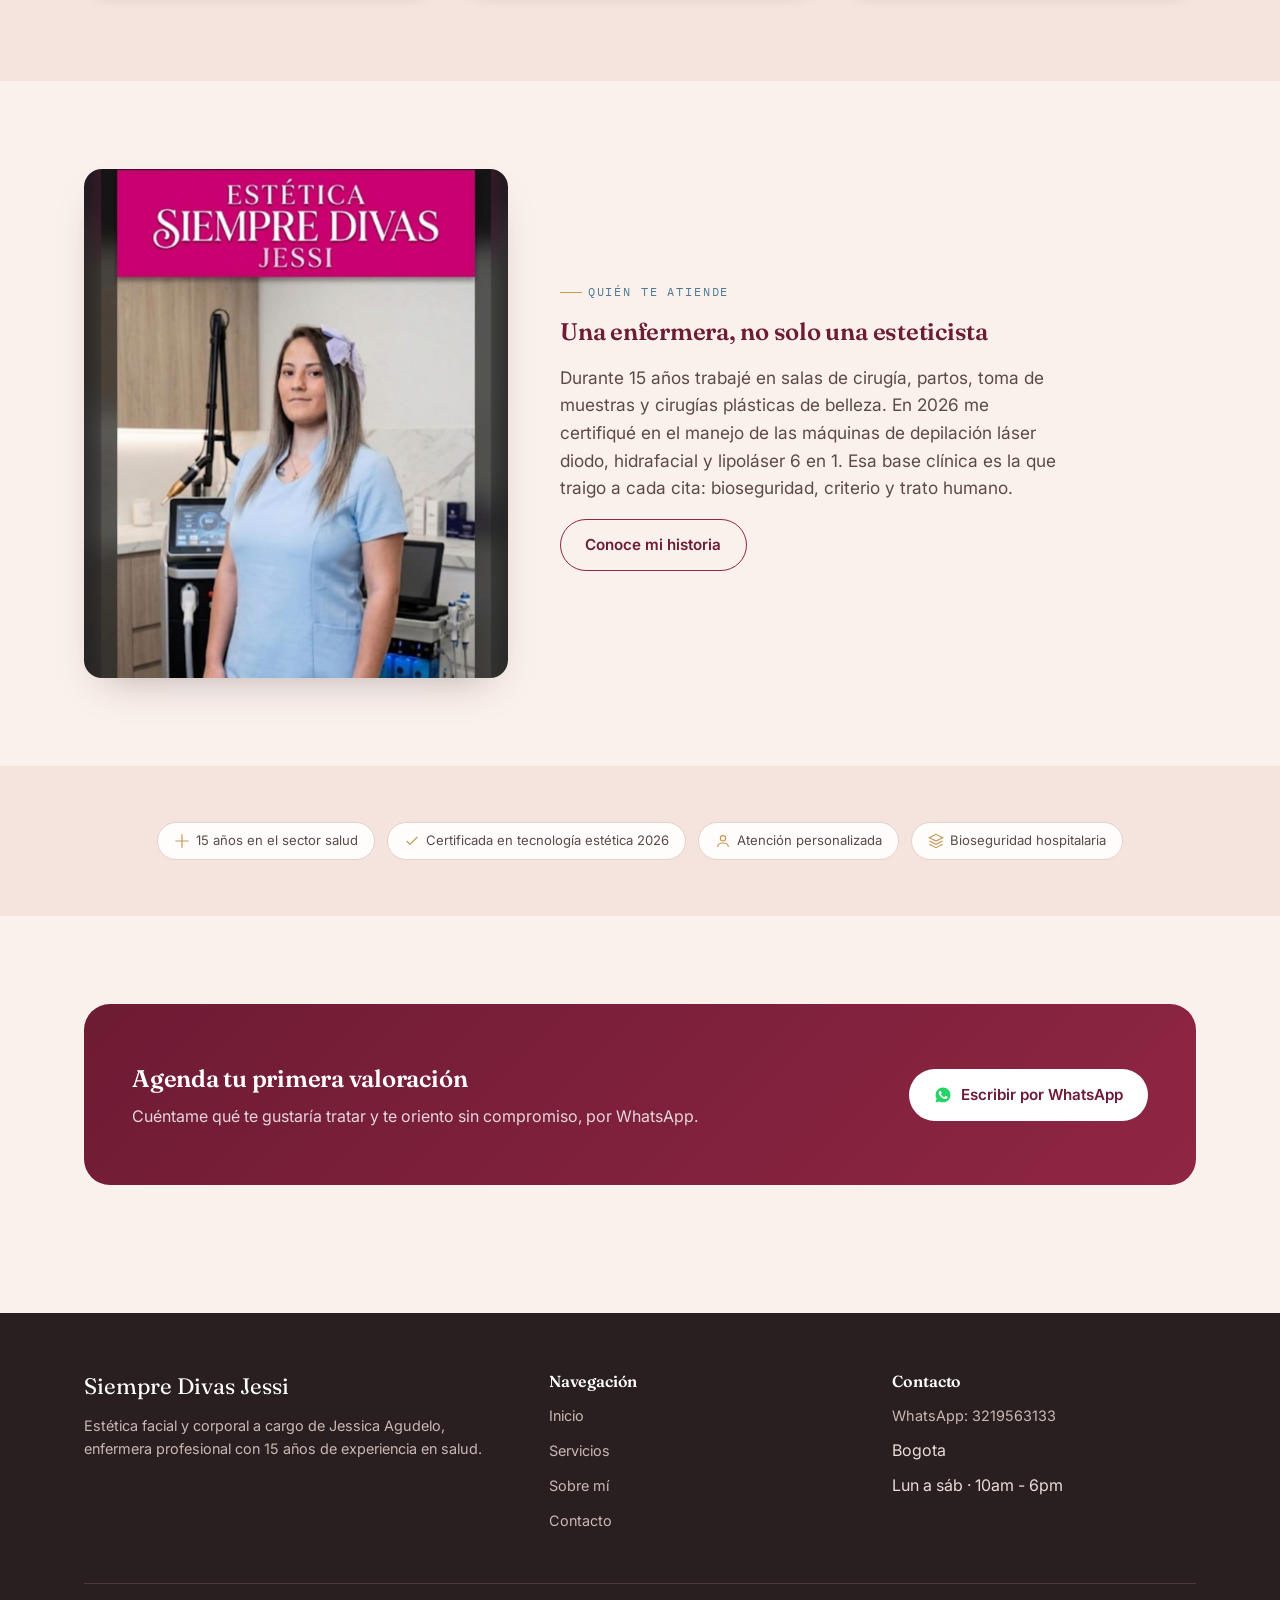
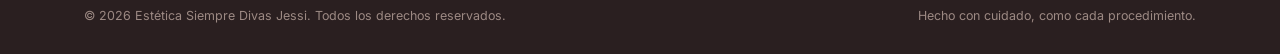
==== commit 3dd66b92: "Update index.html" ====
--- a/index.html
+++ b/index.html
@@ -22,7 +22,7 @@
       sizes="32x32"
       href="multimedia/favicon-32.png"
     />
-    <link rel="apple-touch-icon" href="multimedia/apple-touch-icon.png" />
+    <link rel="icon" href="multimedia/logo.jpg" />
     <link rel="stylesheet" href="style.css" />
   </head>
   <body>
@@ -398,7 +398,7 @@
                   >WhatsApp: 3219563133</a
                 >
               </li>
-              <li>Escribe tu ciudad aquí</li>
+              <li>Bogota</li>
               <li>Lun a sáb · 10am - 6pm</li>
             </ul>
           </div>
@@ -429,4 +429,4 @@
 
     <script src="main.js"></script>
   </body>
-</html>+</html>
--- a/style.css
+++ b/style.css
@@ -703,6 +703,32 @@
   color: var(--rose-deep);
 }
 
+/* -------------------- Figuras informativas (gráficos de proveedor) -------------------- */
+.info-figure {
+  margin-top: 20px;
+  border-radius: var(--radius);
+  overflow: hidden;
+  box-shadow: var(--shadow-sm);
+  border: 1px solid var(--line);
+  background: #fff;
+}
+.info-figure img {
+  width: 100%;
+  display: block;
+  max-height: 380px;
+  object-fit: contain;
+  padding: 28px;
+  box-sizing: border-box;
+  background: #fff;
+}
+.info-figure figcaption {
+  padding: 14px 20px;
+  font-size: 0.82rem;
+  color: var(--ink-soft);
+  background: var(--card);
+  text-align: center;
+}
+
 /* -------------------- Sobre mí: timeline -------------------- */
 .timeline {
   position: relative;
@@ -932,4 +958,4 @@
     animation: none !important;
     scroll-behavior: auto !important;
   }
-}+}
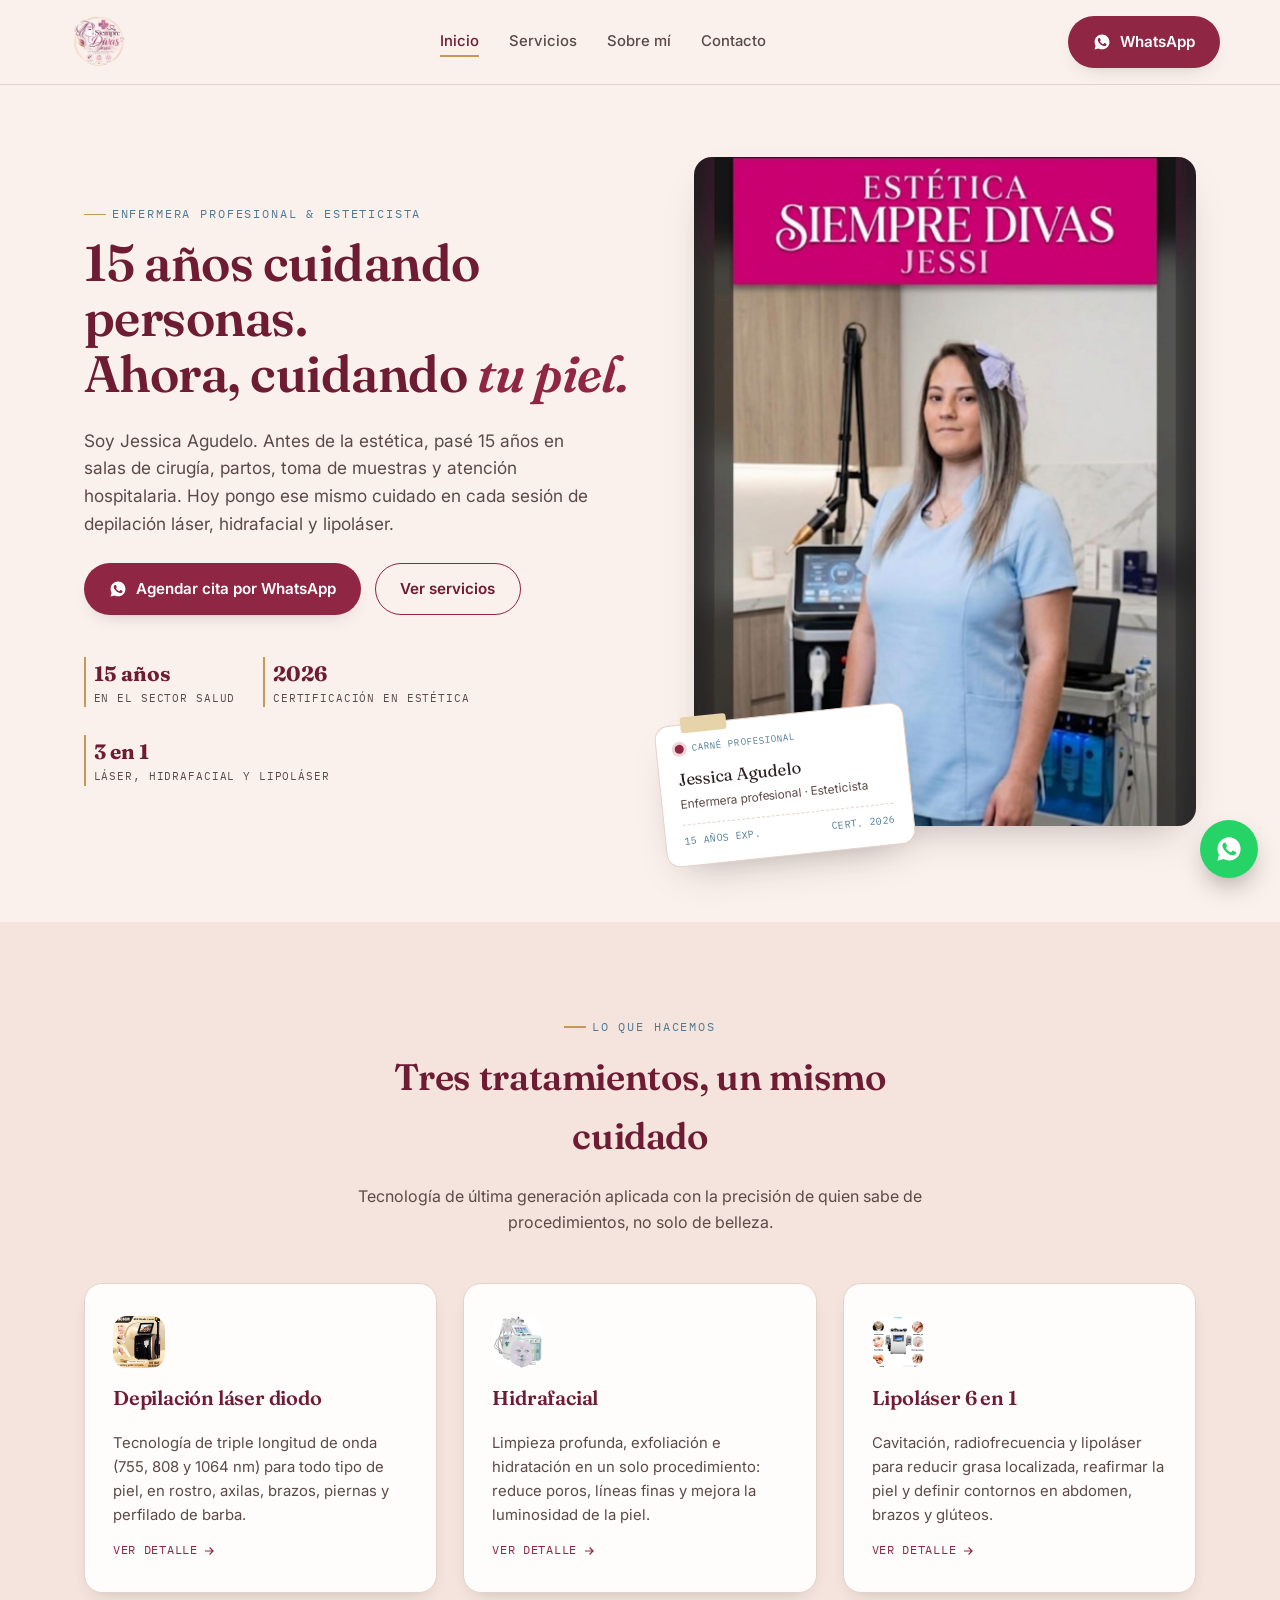
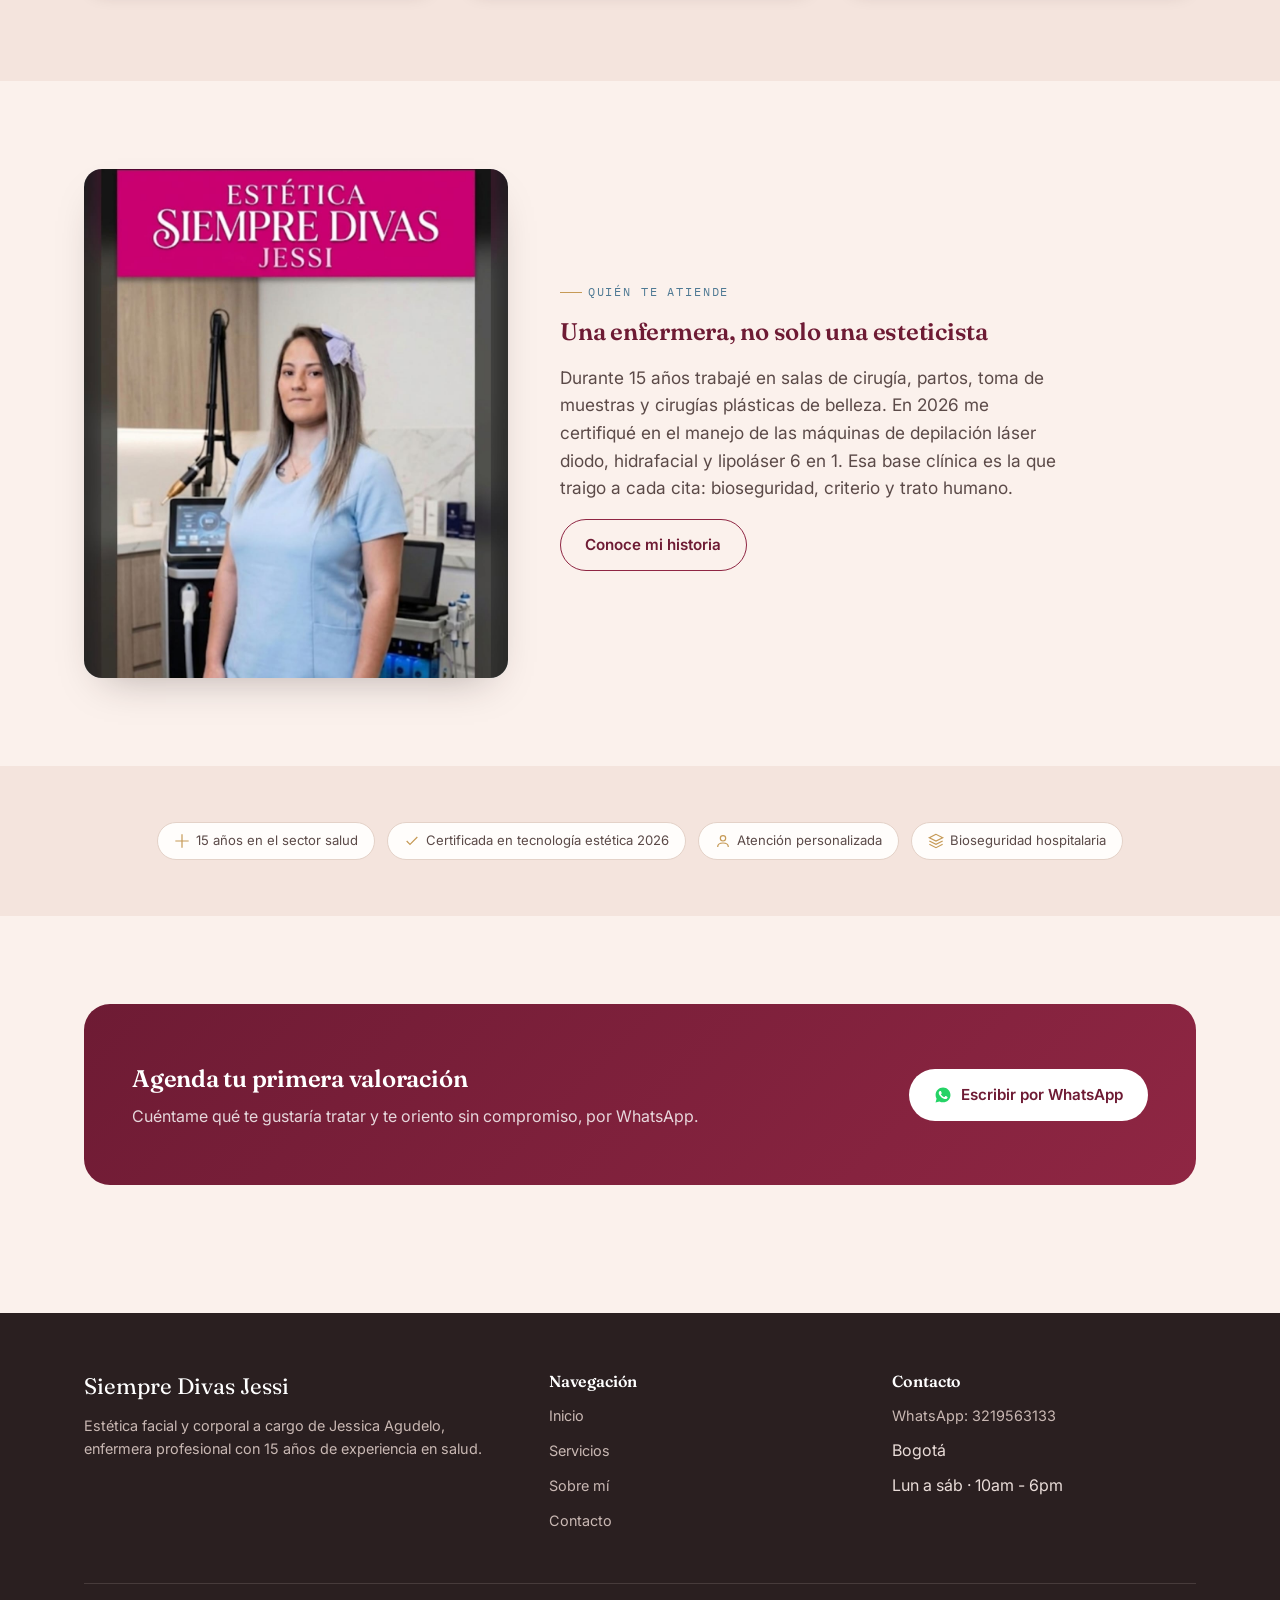
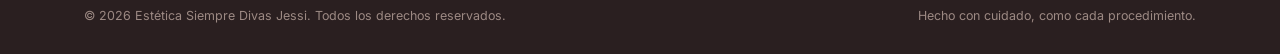
==== commit afd010c9: "Update index.html" ====
--- a/index.html
+++ b/index.html
@@ -20,9 +20,9 @@
       rel="icon"
       type="image/png"
       sizes="32x32"
-      href="multimedia/favicon-32.png"
+      href="multimedia/favicon-512.png"
     />
-    <link rel="icon" href="multimedia/logo.jpg" />
+    <link rel="apple-touch-icon" href="multimedia/favicon-512.png" />
     <link rel="stylesheet" href="style.css" />
   </head>
   <body>
@@ -398,7 +398,7 @@
                   >WhatsApp: 3219563133</a
                 >
               </li>
-              <li>Bogota</li>
+              <li>Bogotá</li>
               <li>Lun a sáb · 10am - 6pm</li>
             </ul>
           </div>
--- a/style.css
+++ b/style.css
@@ -649,10 +649,12 @@
 .service-visual img {
   width: 100%;
   height: 100%;
-  object-fit: cover;
+  object-fit: contain;
+  padding: 28px;
+  box-sizing: border-box;
 }
 .service-visual.has-photo {
-  background: var(--card);
+  background: #fff;
 }
 .service-visual .tag {
   position: absolute;
@@ -710,16 +712,10 @@
   overflow: hidden;
   box-shadow: var(--shadow-sm);
   border: 1px solid var(--line);
-  background: #fff;
 }
 .info-figure img {
   width: 100%;
   display: block;
-  max-height: 380px;
-  object-fit: contain;
-  padding: 28px;
-  box-sizing: border-box;
-  background: #fff;
 }
 .info-figure figcaption {
   padding: 14px 20px;
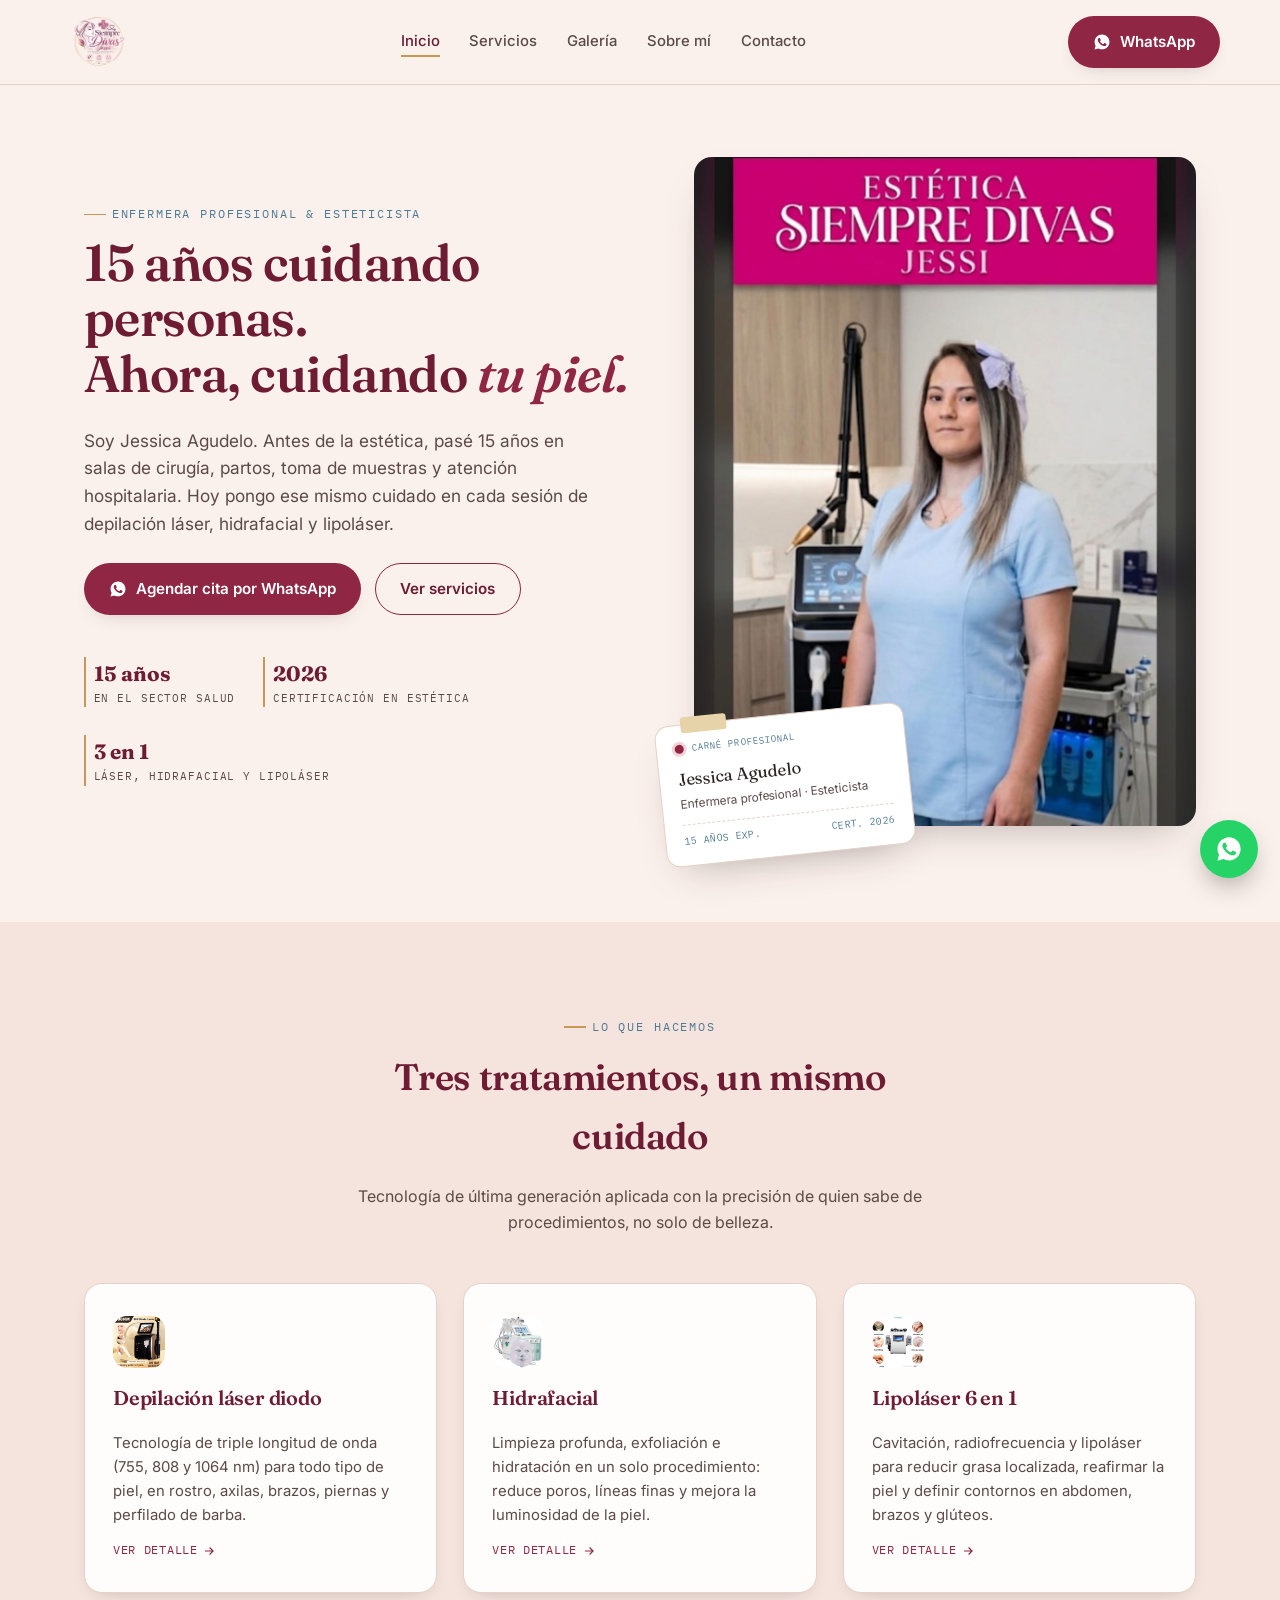
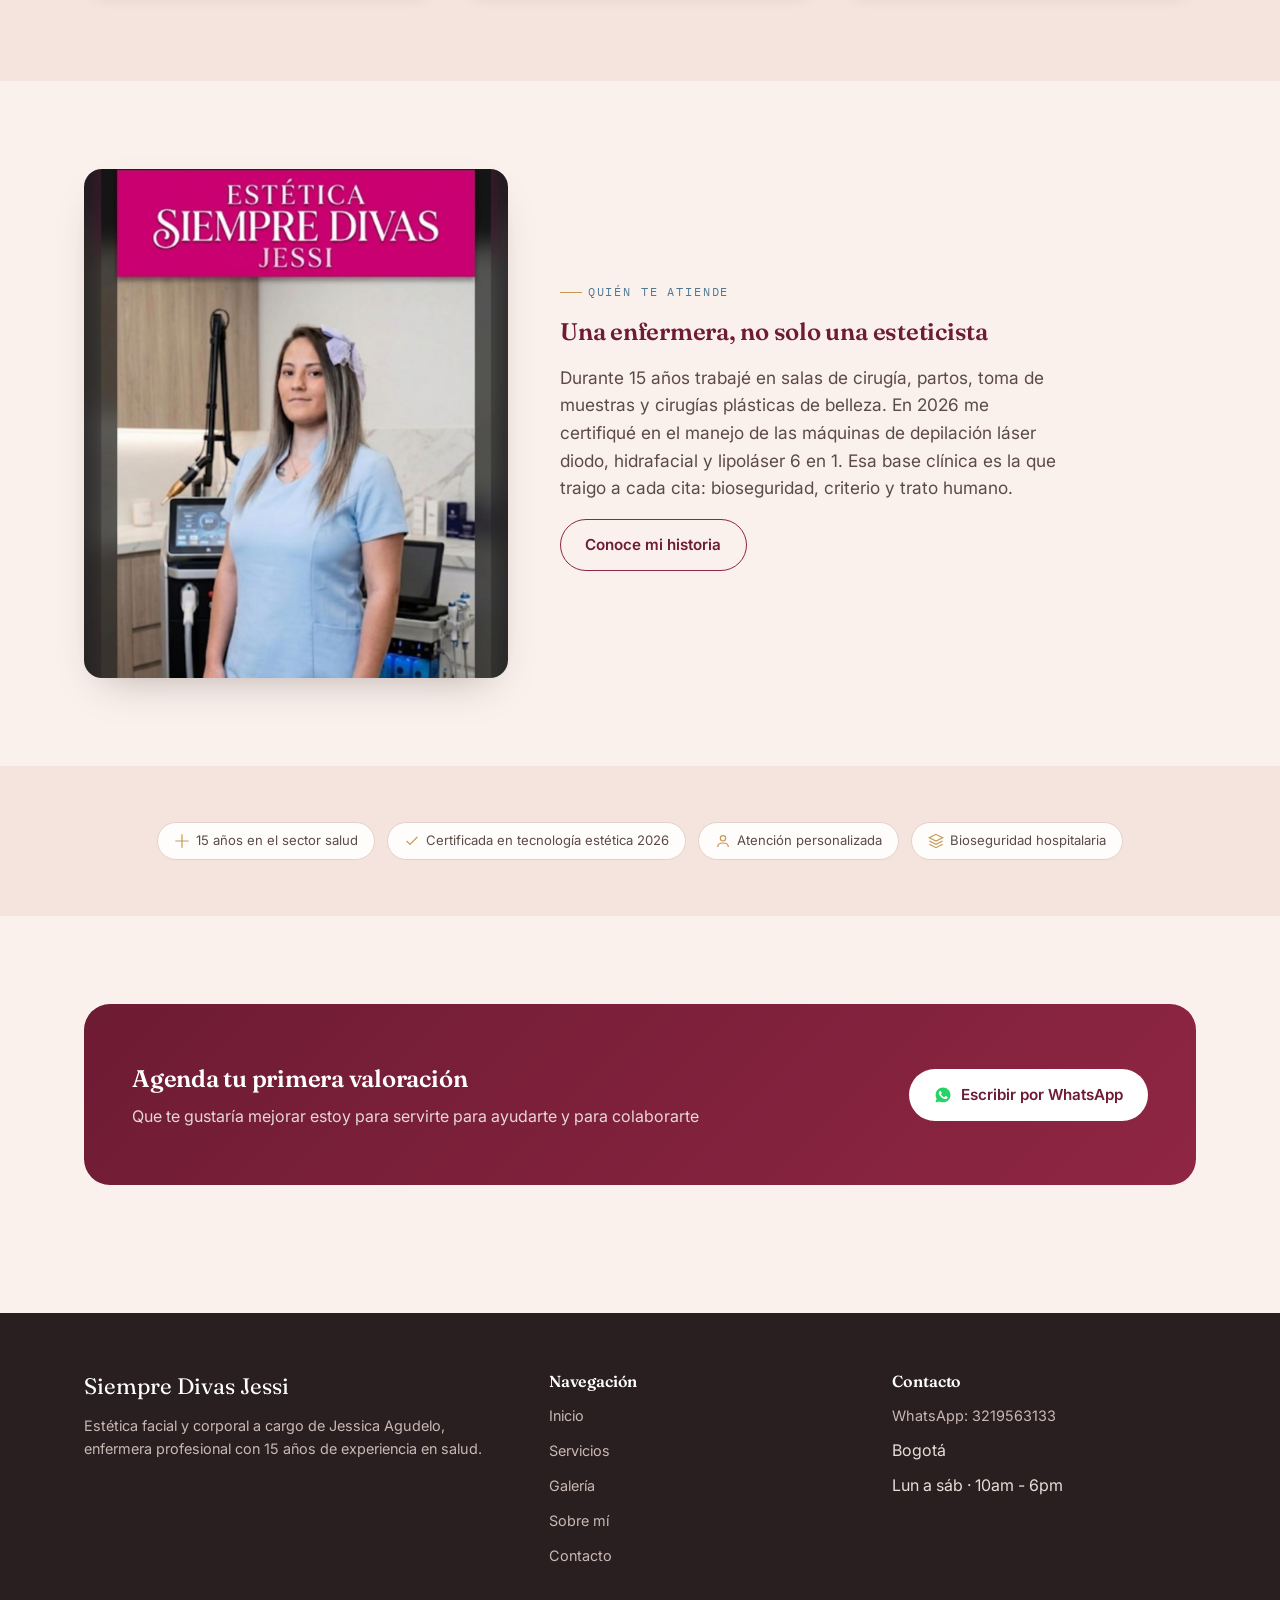
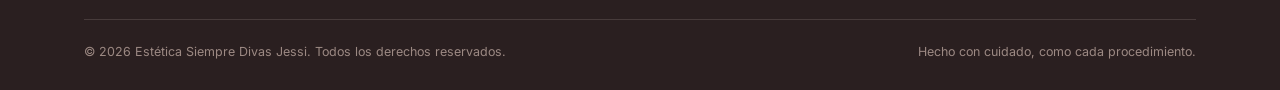
==== commit dddedf2f: "Update index.html" ====
--- a/index.html
+++ b/index.html
@@ -20,7 +20,7 @@
       rel="icon"
       type="image/png"
       sizes="32x32"
-      href="multimedia/favicon-512.png"
+      href="multimedia/favicon-32.png"
     />
     <link rel="apple-touch-icon" href="multimedia/favicon-512.png" />
     <link rel="stylesheet" href="style.css" />
@@ -39,6 +39,7 @@
         <ul class="nav-links">
           <li><a href="index.html" class="active">Inicio</a></li>
           <li><a href="servicios.html">Servicios</a></li>
+          <li><a href="galeria.html">Galería</a></li>
           <li><a href="sobre-mi.html">Sobre mí</a></li>
           <li><a href="contacto.html">Contacto</a></li>
         </ul>
@@ -346,8 +347,8 @@
           <div>
             <h2>Agenda tu primera valoración</h2>
             <p>
-              Cuéntame qué te gustaría tratar y te oriento sin compromiso, por
-              WhatsApp.
+              Que te gustaría mejorar estoy para servirte para ayudarte y para
+              colaborarte
             </p>
           </div>
           <a
@@ -383,6 +384,7 @@
             <ul>
               <li><a href="index.html">Inicio</a></li>
               <li><a href="servicios.html">Servicios</a></li>
+              <li><a href="galeria.html">Galería</a></li>
               <li><a href="sobre-mi.html">Sobre mí</a></li>
               <li><a href="contacto.html">Contacto</a></li>
             </ul>
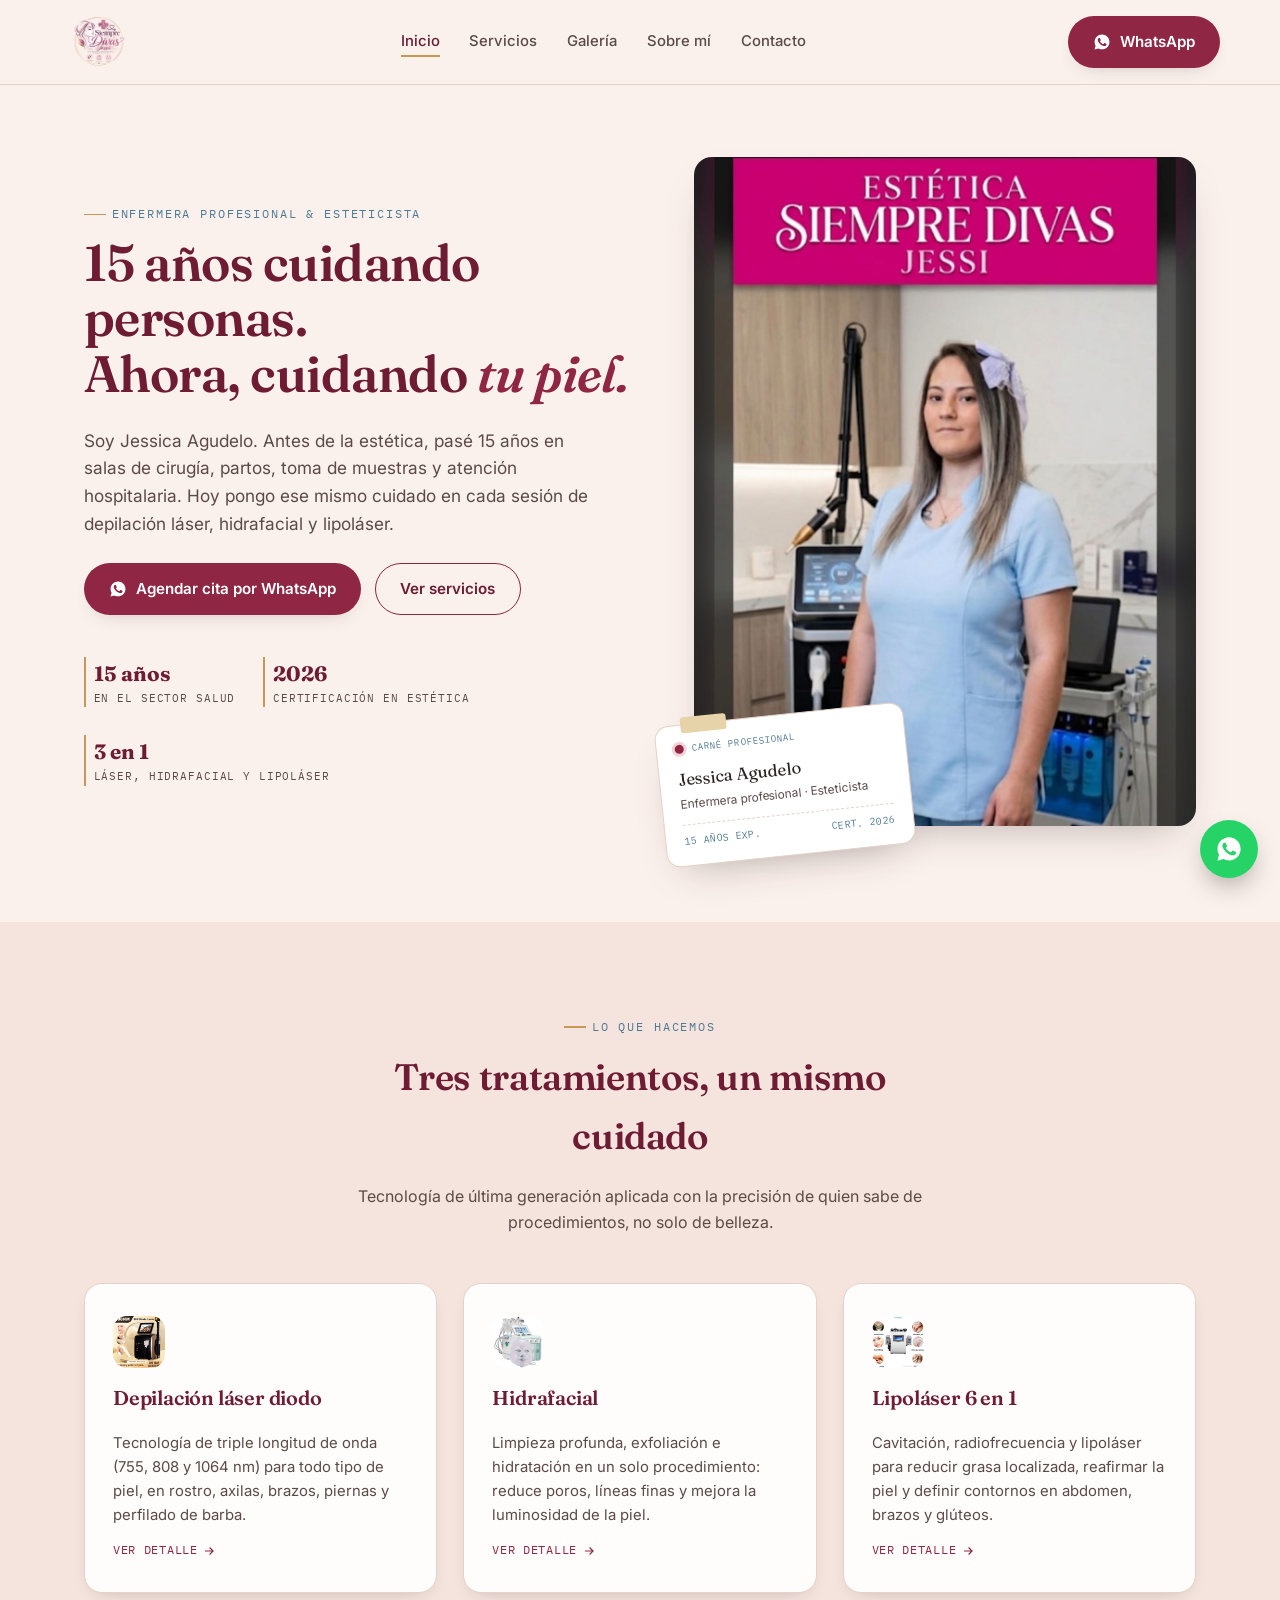
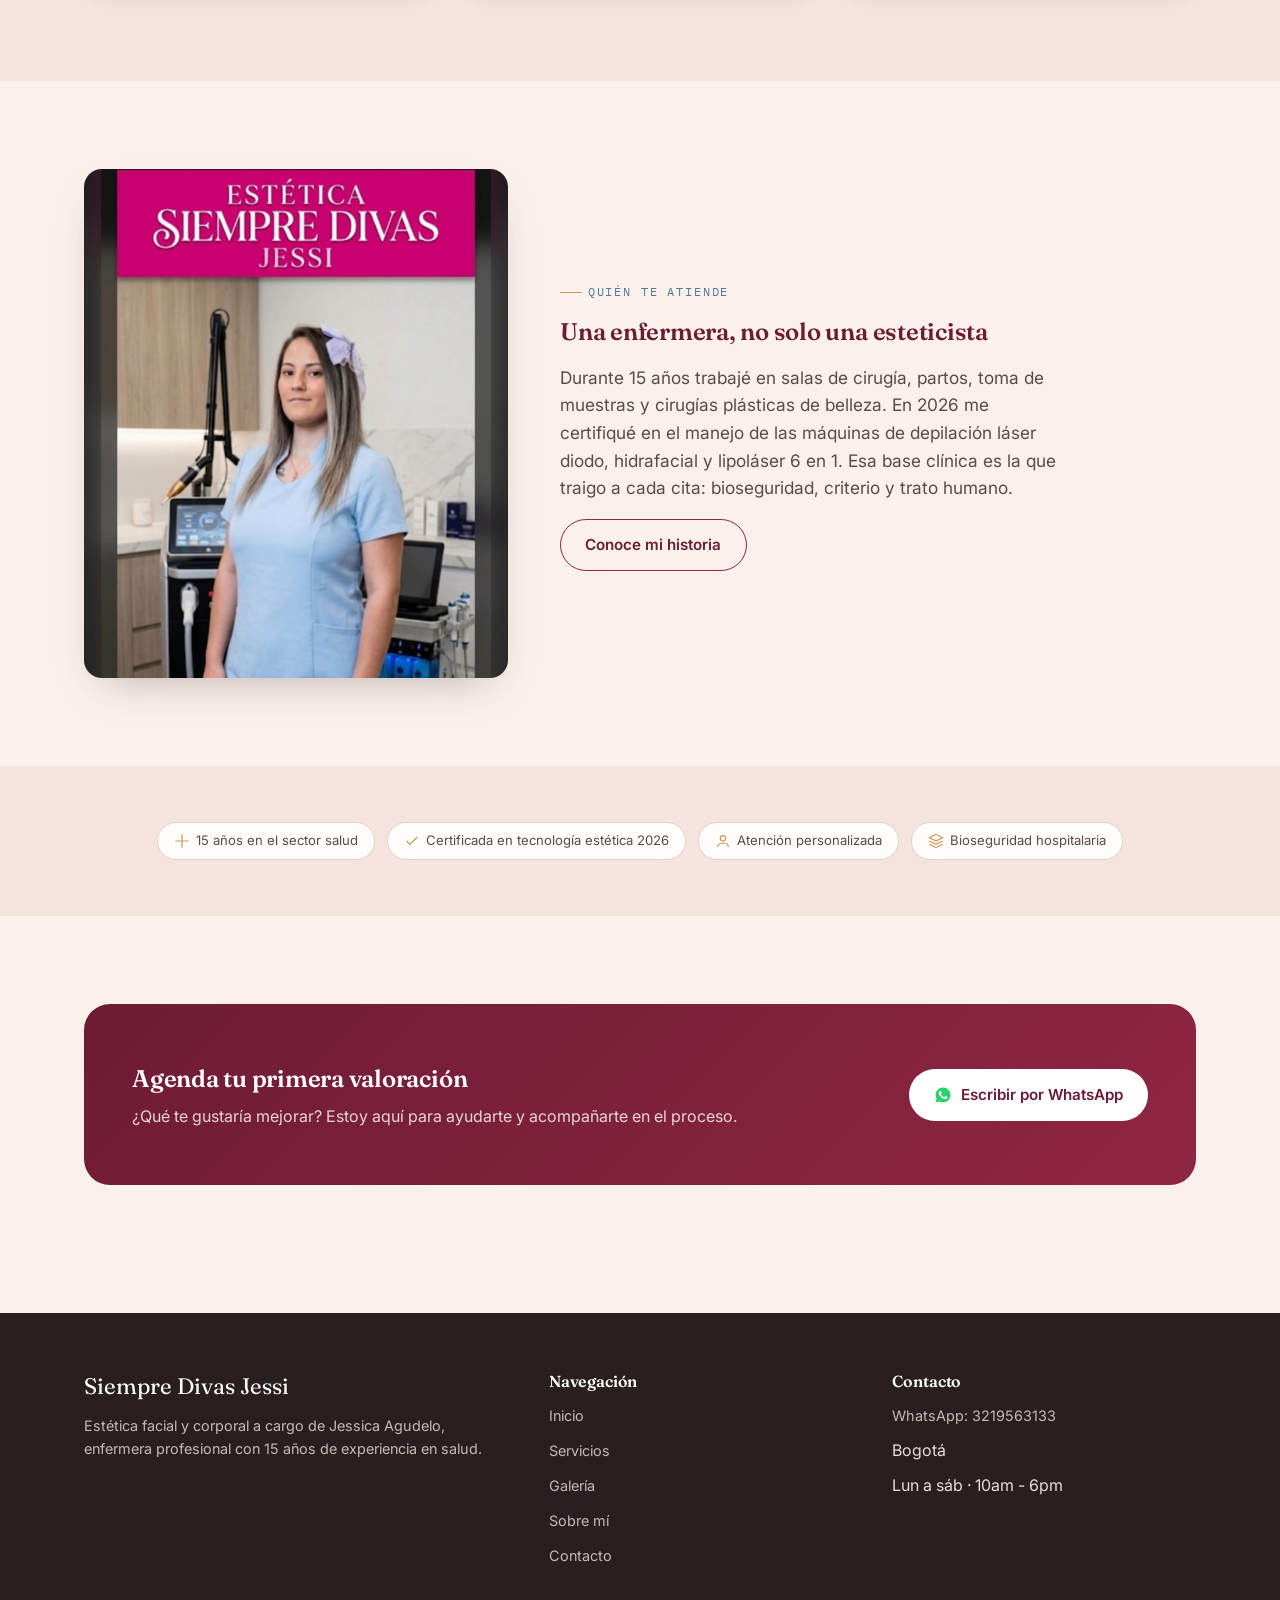
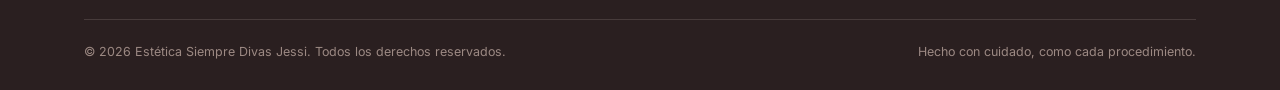
==== commit b5497938: "Update index.html" ====
--- a/index.html
+++ b/index.html
@@ -347,8 +347,8 @@
           <div>
             <h2>Agenda tu primera valoración</h2>
             <p>
-              Que te gustaría mejorar estoy para servirte para ayudarte y para
-              colaborarte
+              ¿Qué te gustaría mejorar? Estoy aquí para ayudarte y
+              acompañarte en el proceso.
             </p>
           </div>
           <a
--- a/style.css
+++ b/style.css
@@ -955,3 +955,204 @@
     scroll-behavior: auto !important;
   }
 }
+
+/* -------------------- Galería -------------------- */
+.gallery-filter {
+  display: flex;
+  flex-wrap: wrap;
+  gap: 10px;
+  justify-content: center;
+  margin-bottom: 40px;
+}
+.filter-pill {
+  font-family: var(--font-mono);
+  font-size: 0.72rem;
+  letter-spacing: 0.05em;
+  text-transform: uppercase;
+  padding: 0.65em 1.3em;
+  border-radius: 999px;
+  border: 1.5px solid var(--line);
+  background: var(--card);
+  color: var(--ink-soft);
+  cursor: pointer;
+  transition:
+    background 0.2s ease,
+    color 0.2s ease,
+    border-color 0.2s ease;
+}
+.filter-pill:hover {
+  border-color: var(--rose);
+  color: var(--rose-deep);
+}
+.filter-pill.active {
+  background: var(--rose);
+  border-color: var(--rose);
+  color: #fff;
+}
+
+.gallery-grid {
+  display: grid;
+  grid-template-columns: repeat(3, 1fr);
+  gap: 20px;
+}
+.gallery-item {
+  position: relative;
+  aspect-ratio: 4/5;
+  border-radius: var(--radius-sm);
+  overflow: hidden;
+  cursor: pointer;
+  background: var(--blue-tint);
+  box-shadow: var(--shadow-sm);
+}
+.gallery-item img,
+.gallery-item video {
+  width: 100%;
+  height: 100%;
+  object-fit: cover;
+  transition: transform 0.4s ease;
+}
+.gallery-item:hover img,
+.gallery-item:hover video {
+  transform: scale(1.06);
+}
+.gallery-item .play-badge {
+  position: absolute;
+  top: 50%;
+  left: 50%;
+  transform: translate(-50%, -50%);
+  width: 52px;
+  height: 52px;
+  border-radius: 50%;
+  background: rgba(255, 255, 255, 0.92);
+  display: flex;
+  align-items: center;
+  justify-content: center;
+  box-shadow: var(--shadow-sm);
+  transition: transform 0.25s ease;
+}
+.gallery-item:hover .play-badge {
+  transform: translate(-50%, -50%) scale(1.08);
+}
+.play-badge svg {
+  width: 20px;
+  height: 20px;
+  color: var(--rose);
+  margin-left: 2px;
+}
+.gallery-caption {
+  position: absolute;
+  left: 0;
+  right: 0;
+  bottom: 0;
+  padding: 24px 14px 12px;
+  background: linear-gradient(
+    to top,
+    rgba(42, 31, 32, 0.75),
+    rgba(42, 31, 32, 0)
+  );
+}
+.gallery-tag {
+  font-family: var(--font-mono);
+  font-size: 0.6rem;
+  letter-spacing: 0.06em;
+  text-transform: uppercase;
+  color: #fff;
+}
+
+/* -------------------- Lightbox -------------------- */
+.lightbox-overlay {
+  display: none;
+  position: fixed;
+  inset: 0;
+  z-index: 200;
+  background: rgba(20, 12, 13, 0.9);
+  padding: 24px;
+  align-items: center;
+  justify-content: center;
+}
+.lightbox-overlay.open {
+  display: flex;
+}
+.lightbox-content {
+  width: 100%;
+  max-width: 860px;
+}
+.lightbox-body img,
+.lightbox-body video {
+  width: 100%;
+  max-height: 78vh;
+  object-fit: contain;
+  border-radius: var(--radius-sm);
+  background: #000;
+  display: block;
+}
+.lightbox-caption {
+  color: #f1e3df;
+  text-align: center;
+  font-size: 0.88rem;
+  margin-top: 14px;
+}
+.lightbox-close {
+  position: fixed;
+  top: 20px;
+  right: 24px;
+  width: 42px;
+  height: 42px;
+  border-radius: 50%;
+  border: none;
+  background: rgba(255, 255, 255, 0.14);
+  color: #fff;
+  font-size: 1.4rem;
+  line-height: 1;
+  cursor: pointer;
+}
+.lightbox-close:hover {
+  background: rgba(255, 255, 255, 0.24);
+}
+
+@media (max-width: 720px) {
+  .gallery-grid {
+    grid-template-columns: 1fr 1fr;
+    gap: 12px;
+  }
+}
+
+/* -------------------- Testimonios -------------------- */
+.testimonial-grid {
+  display: grid;
+  grid-template-columns: repeat(2, 1fr);
+  gap: 24px;
+}
+.testimonial-card {
+  background: var(--card);
+  border: 1px solid var(--line);
+  border-radius: var(--radius);
+  padding: 14px 14px 18px;
+  box-shadow: var(--shadow-sm);
+  margin: 0;
+}
+.testimonial-shot {
+  width: 100%;
+  display: block;
+  border-radius: var(--radius-sm);
+  margin-bottom: 14px;
+  cursor: pointer;
+  transition: opacity 0.2s ease;
+}
+.testimonial-shot:hover {
+  opacity: 0.9;
+}
+.testimonial-name {
+  font-family: var(--font-mono);
+  font-size: 0.68rem;
+  letter-spacing: 0.06em;
+  text-transform: uppercase;
+  color: var(--rose-deep);
+  text-align: center;
+}
+
+@media (max-width: 920px) {
+  .testimonial-grid {
+    grid-template-columns: 1fr;
+  }
+}
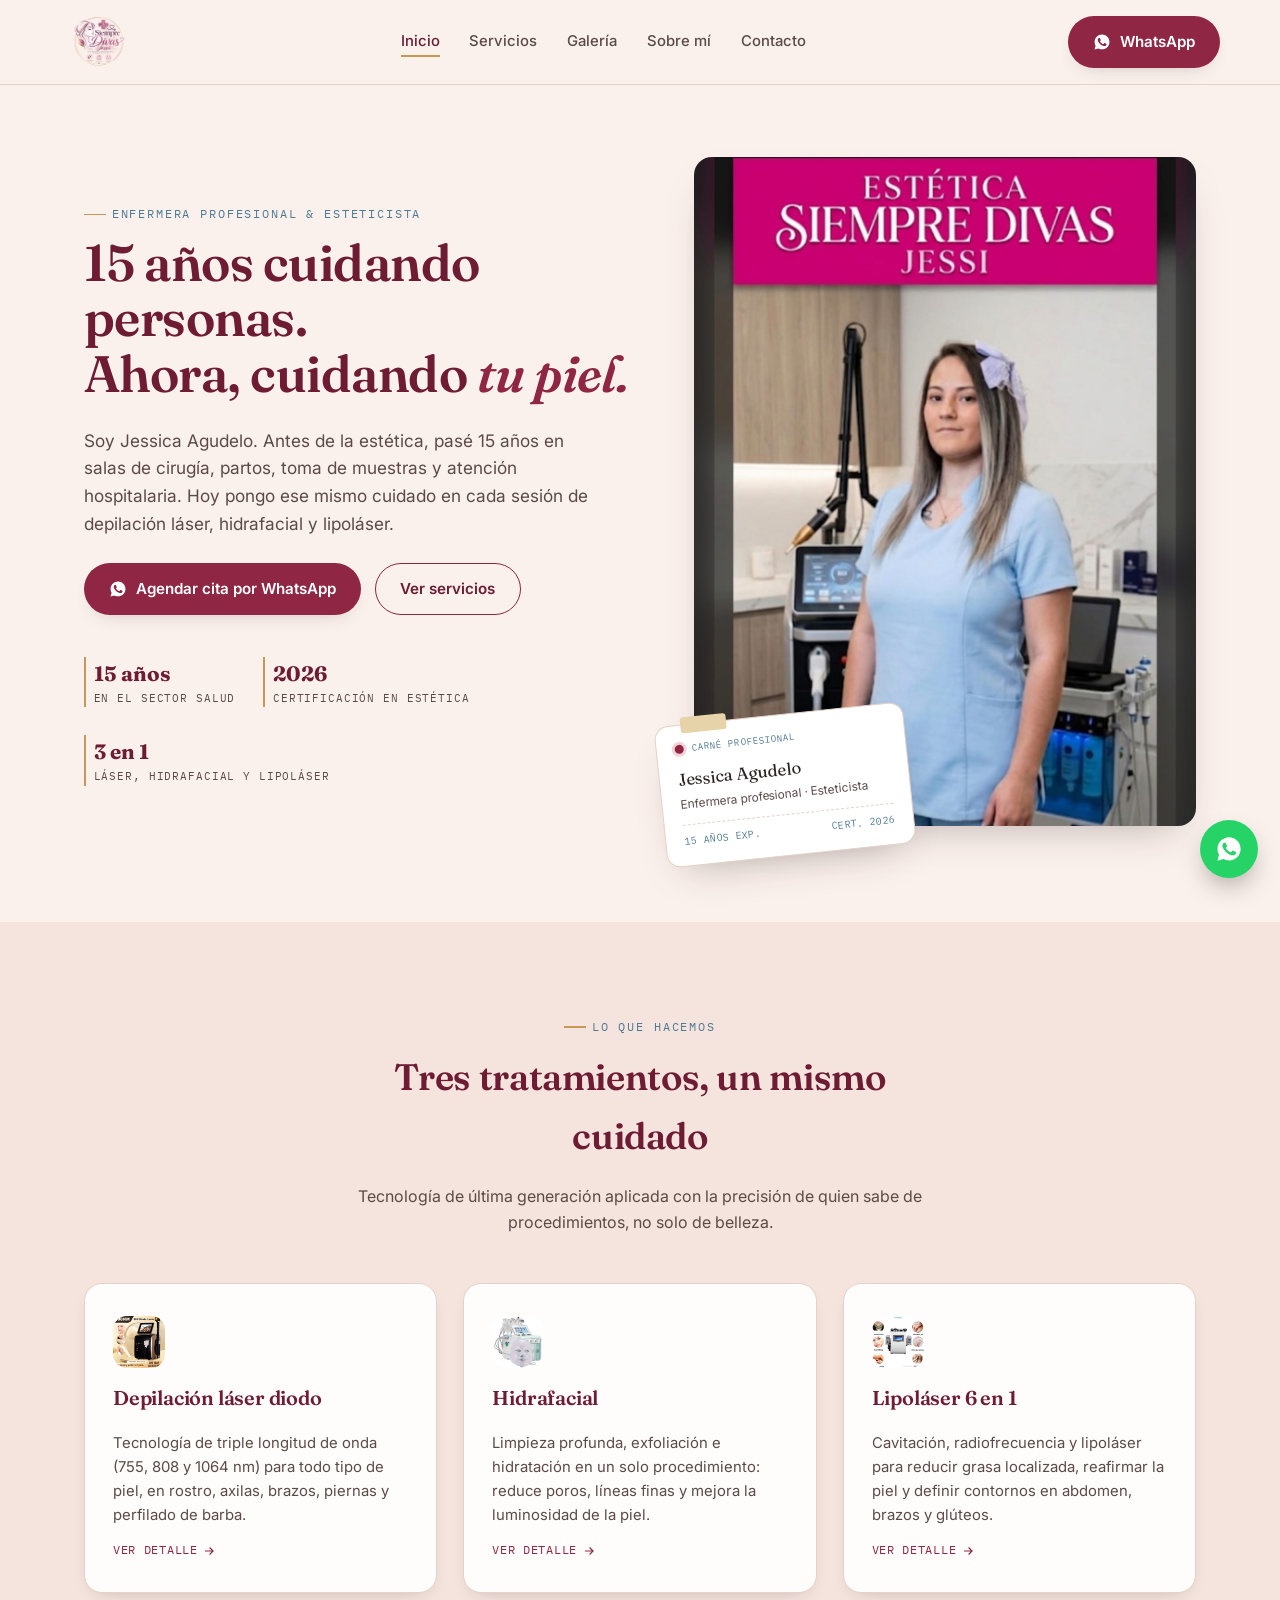
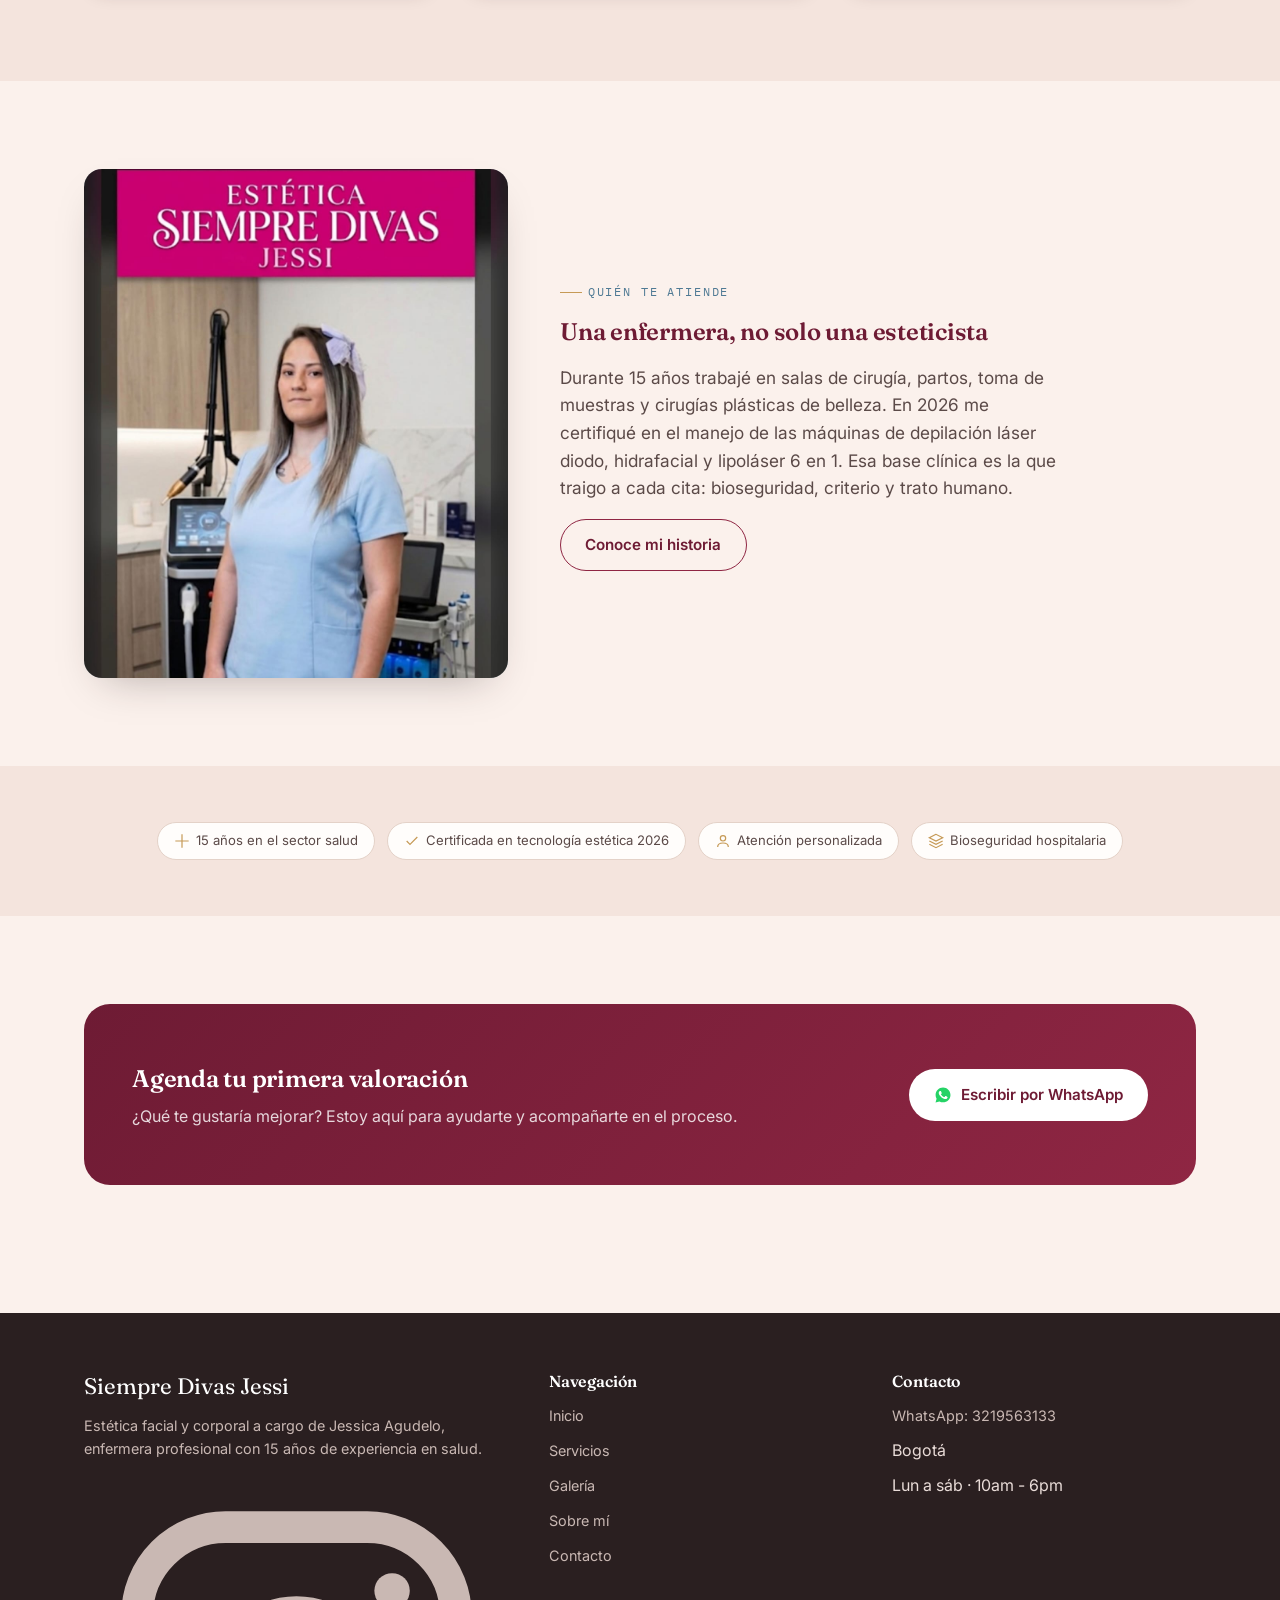
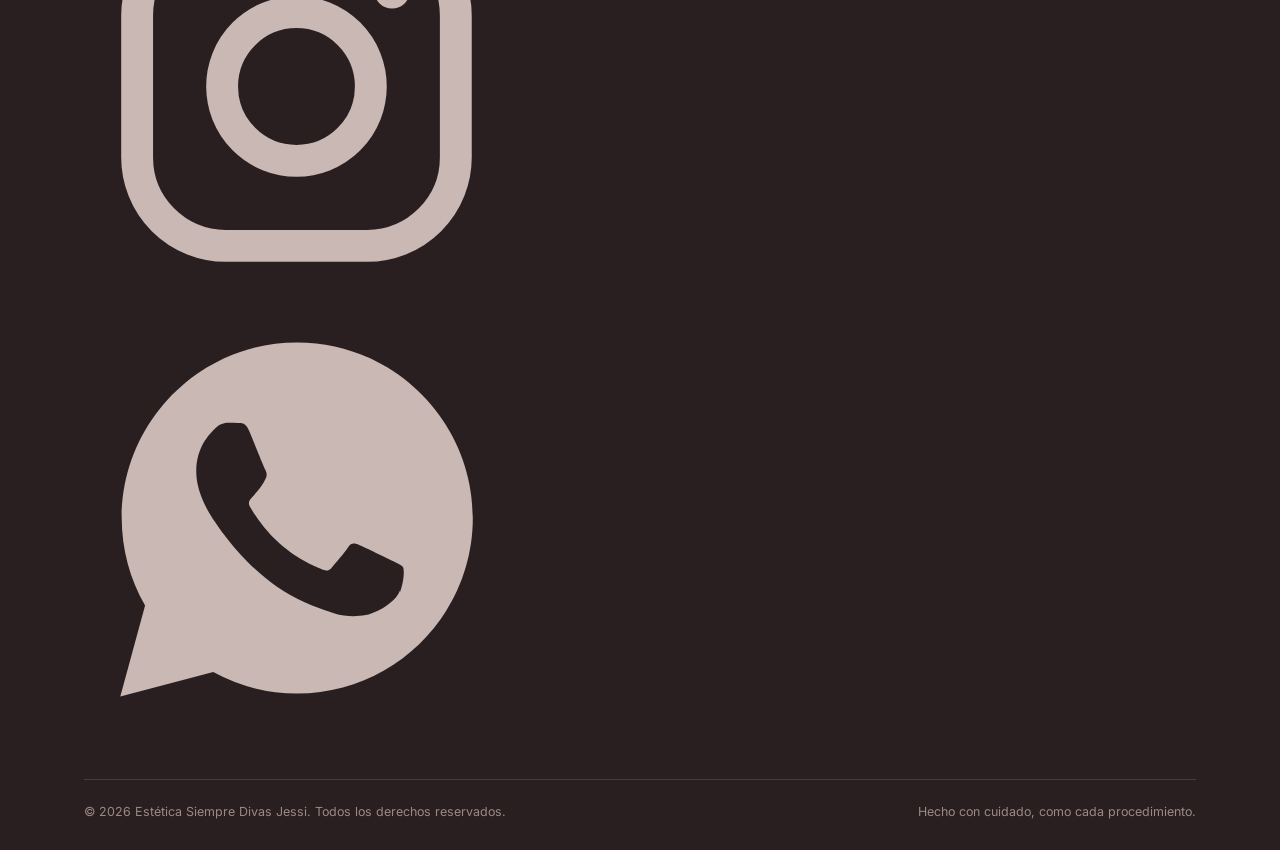
==== commit 532f2bd2: "Update index.html" ====
--- a/index.html
+++ b/index.html
@@ -378,6 +378,30 @@
               Estética facial y corporal a cargo de Jessica Agudelo, enfermera
               profesional con 15 años de experiencia en salud.
             </p>
+            <div class="footer-social">
+              <a
+                href="https://www.instagram.com/jessicaagudelo23/"
+                target="_blank"
+                rel="noopener"
+                aria-label="Instagram"
+              >
+                <svg viewBox="0 0 24 24" fill="none" stroke="currentColor" stroke-width="1.8">
+                  <rect x="3" y="3" width="18" height="18" rx="5" />
+                  <circle cx="12" cy="12" r="4.2" />
+                  <circle cx="17.4" cy="6.6" r="1" fill="currentColor" stroke="none" />
+                </svg>
+              </a>
+              <a
+                href="https://wa.me/573219563133"
+                target="_blank"
+                rel="noopener"
+                aria-label="WhatsApp"
+              >
+                <svg viewBox="0 0 24 24" fill="currentColor">
+                  <path d="M12.04 2C6.58 2 2.13 6.45 2.13 11.91c0 1.75.46 3.45 1.32 4.95L2.05 22l5.25-1.38a9.9 9.9 0 0 0 4.74 1.21h.01c5.46 0 9.91-4.45 9.91-9.91C21.96 6.45 17.5 2 12.04 2Zm5.8 14.02c-.24.68-1.4 1.3-1.93 1.38-.5.08-1.12.11-1.8-.11-.42-.14-.96-.32-1.65-.62-2.9-1.25-4.8-4.16-4.94-4.36-.14-.2-1.18-1.57-1.18-3 0-1.42.75-2.12 1.02-2.41.27-.29.58-.36.78-.36.2 0 .39 0 .56.01.18.01.42-.07.65.5.24.58.82 2 .89 2.14.07.14.12.31.02.5-.1.2-.15.32-.3.5-.15.17-.31.39-.44.52-.15.15-.3.31-.13.6.17.29.76 1.25 1.63 2.02 1.12 1 2.06 1.31 2.35 1.46.29.15.46.13.63-.08.17-.2.72-.84.91-1.13.19-.29.38-.24.63-.14.26.1 1.65.78 1.93.92.29.15.48.22.55.34.07.13.07.72-.17 1.4Z" />
+                </svg>
+              </a>
+            </div>
           </div>
           <div>
             <h4>Navegación</h4>
